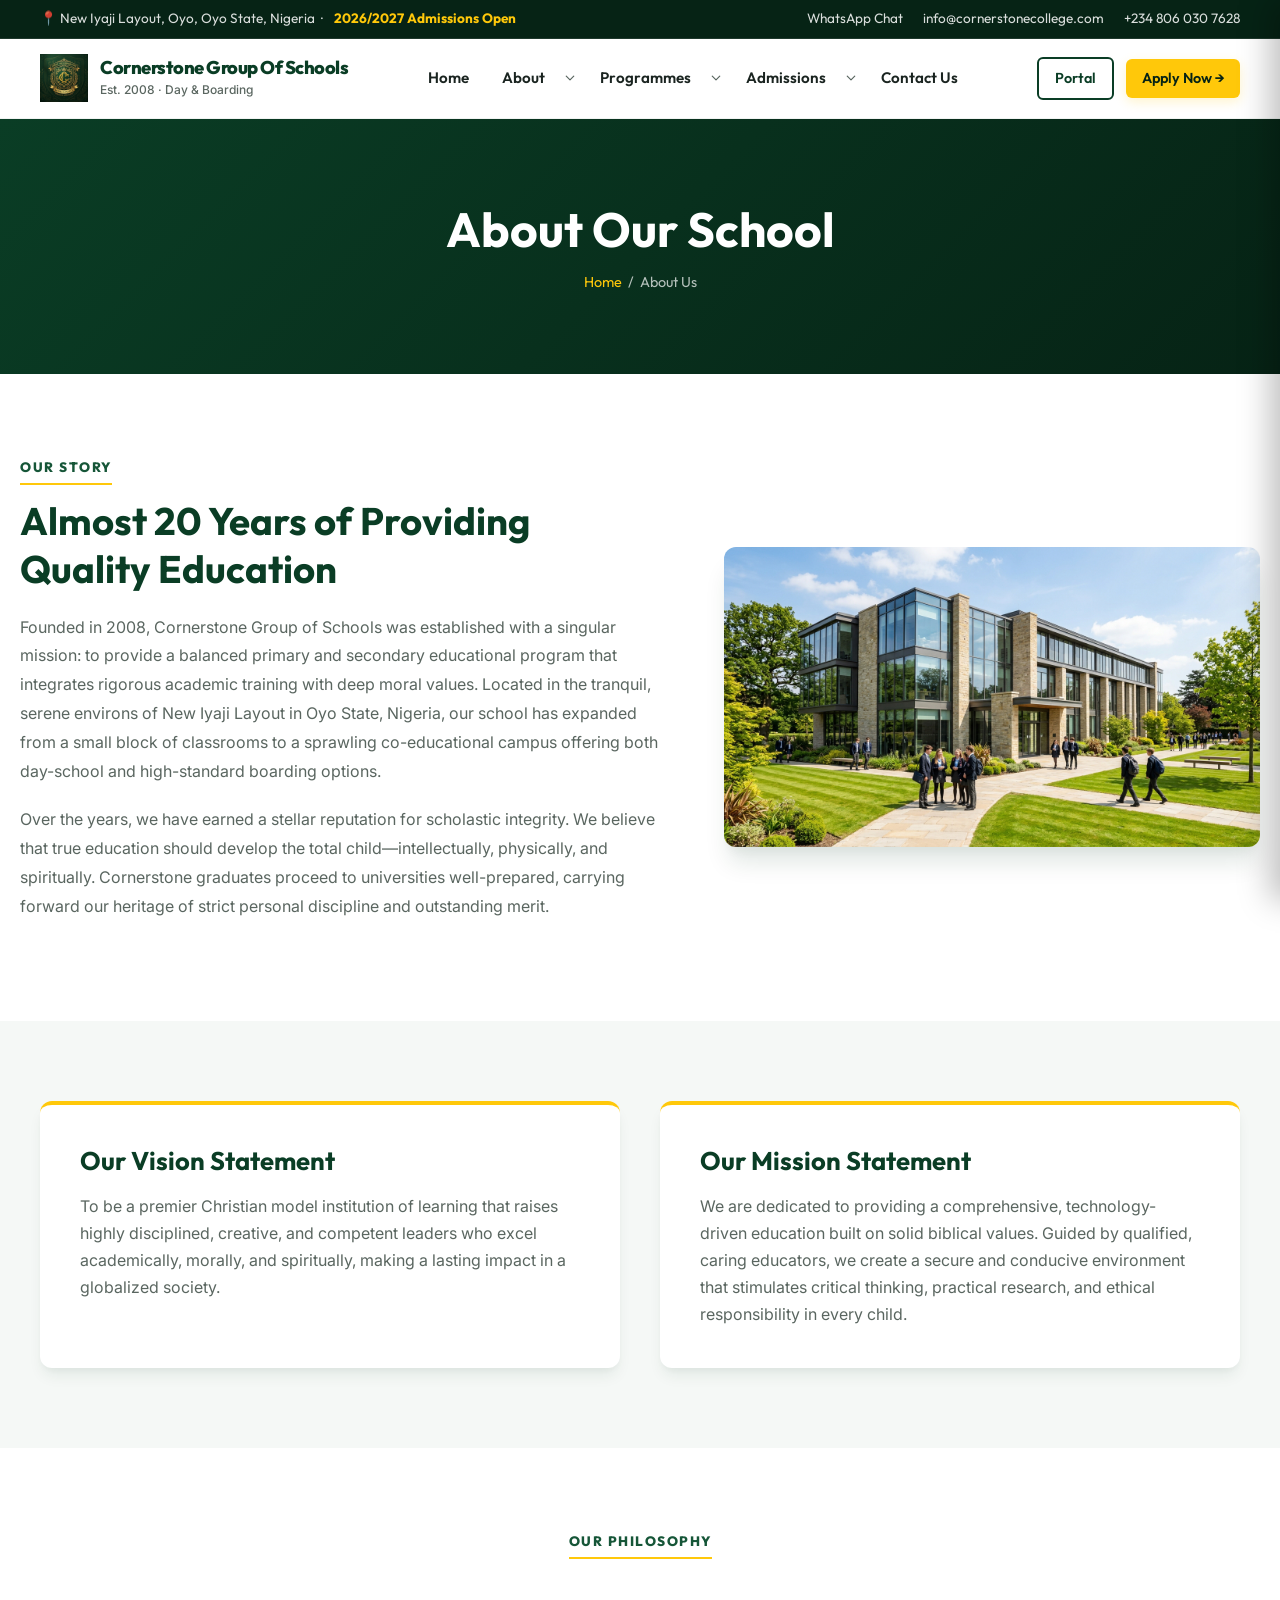
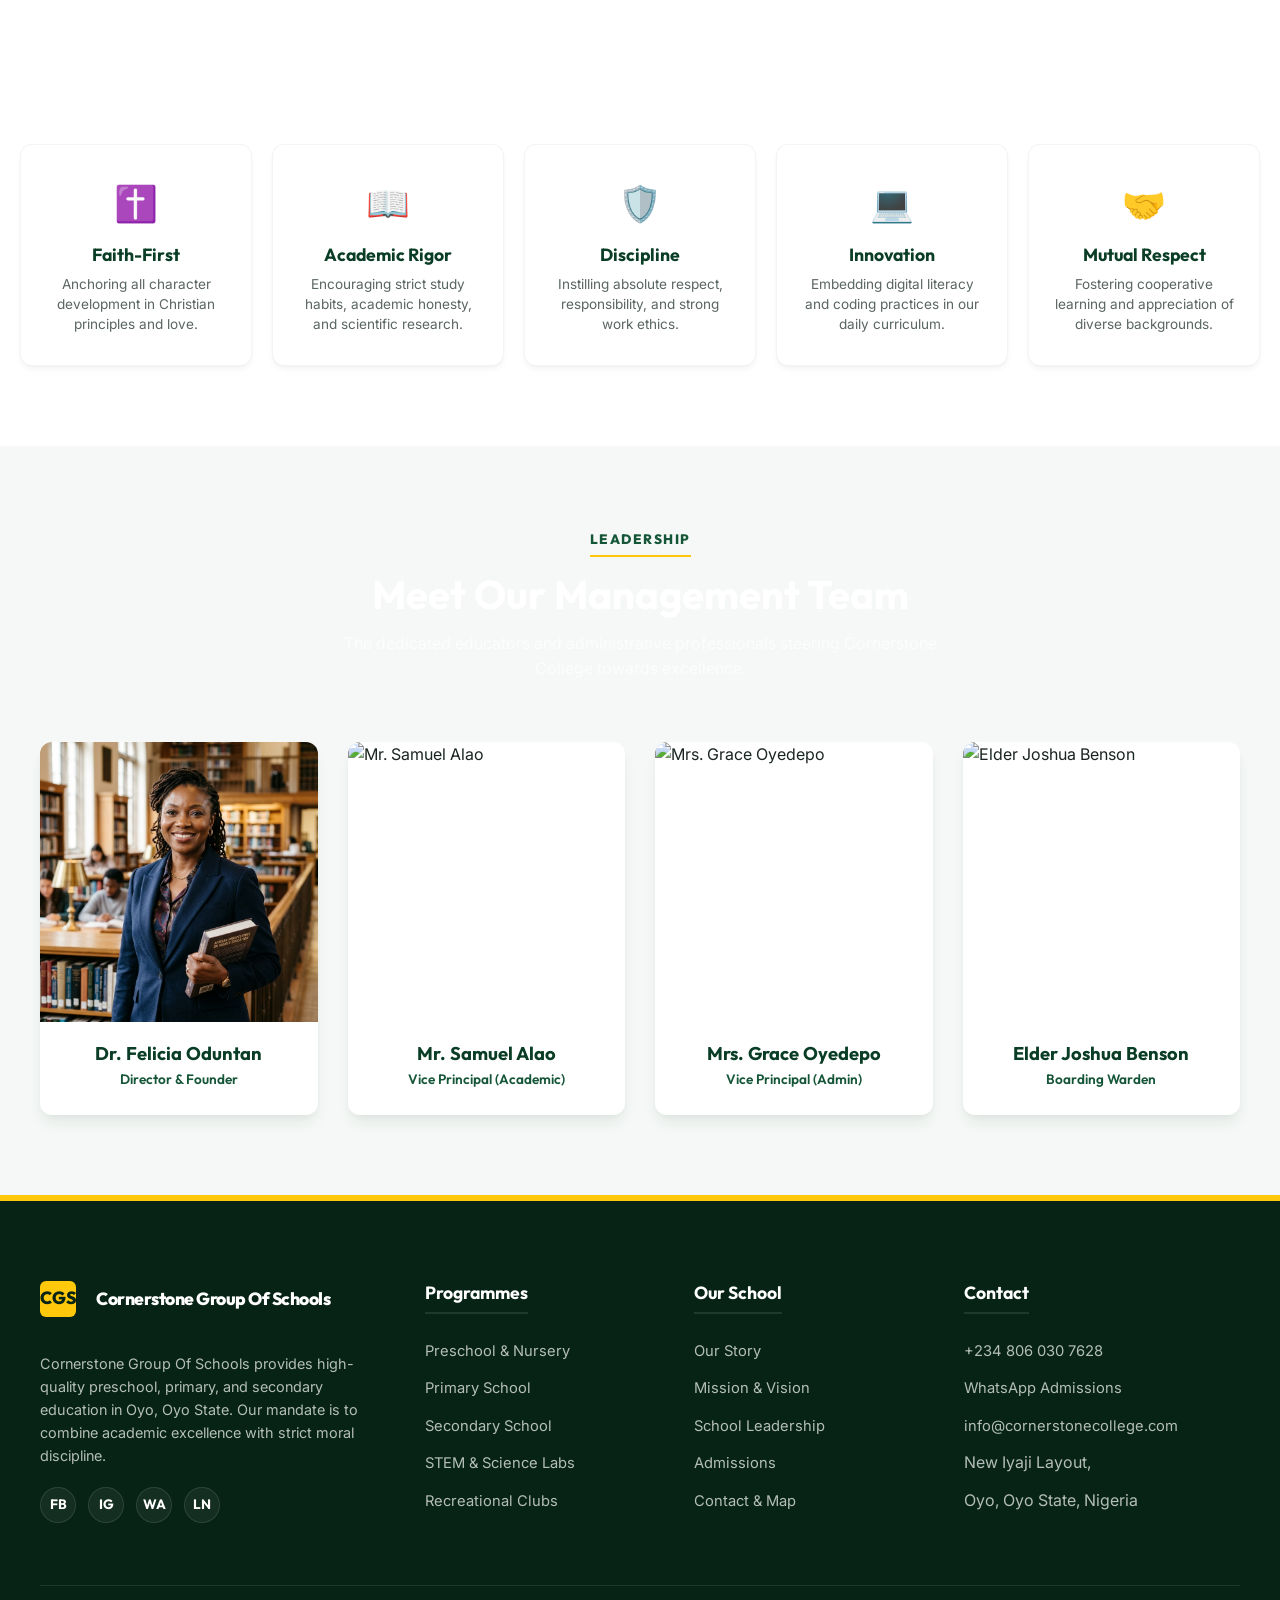
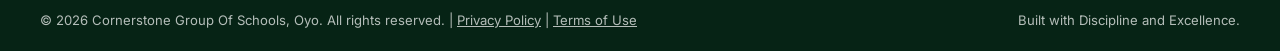
==== about.html @ ef7564c5 "initial commit" ====
<!DOCTYPE html>
<html lang="en">
<head>
  <meta charset="UTF-8" />
  <meta name="viewport" content="width=device-width, initial-scale=1.0" />
  <title>About Us — Cornerstone Group of Schools, Oyo</title>
  <meta name="description" content="Learn about our story, mission, vision, and core values. Meet the leadership team of Christ the Cornerstone Model College in Oyo." />
  <link rel="stylesheet" href="assets/css/style.css" />
  <style>
    /* Custom About page styles */
    .page-header {
      background: linear-gradient(135deg, var(--primary) 0%, var(--primary-dark) 100%);
      color: var(--white);
      padding: 80px 0;
      text-align: center;
      position: relative;
    }
    .page-header h1 {
      color: var(--white);
      font-size: 3rem;
      margin-bottom: 12px;
    }
    .breadcrumbs {
      font-family: var(--font-head);
      font-size: 0.9rem;
      color: rgba(255, 255, 255, 0.7);
    }
    .breadcrumbs a {
      color: var(--secondary);
    }
    .story-grid {
      display: grid;
      grid-template-columns: 1.2fr 1fr;
      gap: 60px;
      padding: 80px 0;
      align-items: center;
    }
    .story-text h2 {
      font-size: 2.4rem;
      margin-bottom: 20px;
    }
    .story-text p {
      color: var(--muted);
      margin-bottom: 20px;
      line-height: 1.8;
    }
    .story-img img {
      border-radius: var(--radius-md);
      box-shadow: var(--shadow-lg);
    }
    .mission-vision {
      background-color: var(--light-bg);
      padding: 80px 0;
    }
    .mv-grid {
      display: grid;
      grid-template-columns: repeat(2, 1fr);
      gap: 40px;
    }
    .mv-card {
      background-color: var(--white);
      padding: 40px;
      border-radius: var(--radius-md);
      box-shadow: var(--shadow-md);
      border-top: 4px solid var(--secondary);
    }
    .mv-card h3 {
      font-size: 1.6rem;
      margin-bottom: 16px;
      color: var(--primary);
    }
    .mv-card p {
      color: var(--muted);
      line-height: 1.7;
    }
    .values-section {
      padding: 80px 0;
      text-align: center;
    }
    .values-grid {
      display: grid;
      grid-template-columns: repeat(5, 1fr);
      gap: 20px;
      margin-top: 40px;
    }
    .value-card {
      background-color: var(--white);
      padding: 30px 20px;
      border-radius: var(--radius-md);
      box-shadow: var(--shadow-sm);
      border: 1px solid rgba(10, 61, 37, 0.05);
      transition: var(--transition-normal);
    }
    .value-card:hover {
      transform: translateY(-5px);
      box-shadow: var(--shadow-md);
      border-color: var(--secondary);
    }
    .value-icon {
      font-size: 2.2rem;
      margin-bottom: 12px;
      display: block;
    }
    .value-card h4 {
      font-size: 1.1rem;
      margin-bottom: 8px;
    }
    .value-card p {
      color: var(--muted);
      font-size: 0.85rem;
      line-height: 1.5;
    }
    .leadership-section {
      padding: 80px 0;
      background-color: var(--light-bg);
    }
    .team-grid {
      display: grid;
      grid-template-columns: repeat(4, 1fr);
      gap: 30px;
      margin-top: 40px;
    }
    .team-card {
      background-color: var(--white);
      border-radius: var(--radius-md);
      overflow: hidden;
      box-shadow: var(--shadow-md);
      transition: var(--transition-normal);
      border-bottom: 4px solid transparent;
    }
    .team-card:hover {
      transform: translateY(-5px);
      box-shadow: var(--shadow-lg);
      border-color: var(--secondary);
    }
    .team-img img {
      width: 100%;
      height: 280px;
      object-fit: cover;
    }
    .team-info {
      padding: 20px;
      text-align: center;
    }
    .team-info h4 {
      font-size: 1.15rem;
      margin-bottom: 4px;
    }
    .team-info p {
      color: var(--primary-light);
      font-family: var(--font-head);
      font-weight: 600;
      font-size: 0.85rem;
    }
    @media (max-width: 1024px) {
      .story-grid { grid-template-columns: 1fr; gap: 40px; }
      .mv-grid { grid-template-columns: 1fr; }
      .values-grid { grid-template-columns: repeat(3, 1fr); }
      .team-grid { grid-template-columns: repeat(2, 1fr); }
    }
    @media (max-width: 640px) {
      .values-grid { grid-template-columns: 1fr; }
      .team-grid { grid-template-columns: 1fr; }
      .page-header h1 { font-size: 2.2rem; }
    }
  </style>
</head>
<body>

  <!-- TOP CONTACT BAR -->
  <div class="top-bar">
    <div class="container top-bar-inner">
      <div class="top-bar-left">
        📍 New Iyaji Layout, Oyo, Oyo State, Nigeria &nbsp;·&nbsp; <strong>2026/2027 Admissions Open</strong>
      </div>
      <div class="top-bar-right">
        <a href="https://wa.me/2348060307628" target="_blank">WhatsApp Chat</a>
        <a href="mailto:info@cornerstonecollege.com">info@cornerstonecollege.com</a>
        <a href="tel:+2348060307628">+234 806 030 7628</a>
      </div>
    </div>
  </div>

  <!-- NAVBAR -->
  <nav id="navbar">
    <div class="container nav-inner">
      <a href="index.html" class="nav-logo" id="navLogo">
        <img src="assets/img/logo.jpg" alt="Christ the Cornerstone Model College crest">
        <span class="brand-text">
          <strong>Cornerstone Group Of Schools</strong>
          <small>Est. 2008 · Day &amp; Boarding</small>
        </span>
      </a>

      <!-- DESKTOP NAV ITEMS -->
      <ul class="nav-links mega-nav" id="desktopNav">
        <li class="mega-item"><a href="index.html">Home</a></li>

        <li class="mega-item has-mega active">
          <span class="mega-trigger-wrap">
            <a href="about.html" class="mega-trigger">About</a>
            <button class="mega-caret" type="button" aria-label="Toggle About menu" aria-expanded="false">
              <svg viewBox="0 0 12 8" aria-hidden="true"><path d="M1 1.5 6 6.5 11 1.5" stroke="currentColor" stroke-width="1.6" fill="none" stroke-linecap="round" stroke-linejoin="round"/></svg>
            </button>
          </span>
          <div class="mega-panel">
            <div class="mega-panel-inner">
              <div class="mega-col">
                <div class="mega-col-title">Our School</div>
                <ul class="mega-links">
                  <li><a href="about.html#story">Our Story</a></li>
                  <li><a href="about.html#mission">Mission &amp; Vision</a></li>
                  <li><a href="about.html#culture">Core Culture</a></li>
                  <li><a href="about.html#leadership">Leadership Team</a></li>
                </ul>
              </div>
              <div class="mega-feature">
                <div class="mega-feature-label">Est. 2008</div>
                <div class="mega-feature-title">Shaping Oyo's Brightest Minds for nearly two decades.</div>
                <div class="mega-feature-body">A co-educational Christian institution providing preschool, primary, and secondary learning on a secure, nurturing campus.</div>
                <a href="about.html" class="mega-feature-link">Learn more →</a>
              </div>
            </div>
          </div>
        </li>

        <li class="mega-item has-mega">
          <span class="mega-trigger-wrap">
            <a href="programmes.html" class="mega-trigger">Programmes</a>
            <button class="mega-caret" type="button" aria-label="Toggle Programmes menu" aria-expanded="false">
              <svg viewBox="0 0 12 8" aria-hidden="true"><path d="M1 1.5 6 6.5 11 1.5" stroke="currentColor" stroke-width="1.6" fill="none" stroke-linecap="round" stroke-linejoin="round"/></svg>
            </button>
          </span>
          <div class="mega-panel mega-panel-3col">
            <div class="mega-panel-inner">
              <div class="mega-col">
                <div class="mega-col-title">Academic Levels</div>
                <ul class="mega-links">
                  <li><a href="programmes.html#preschool">Preschool &amp; Nursery</a></li>
                  <li><a href="programmes.html#primary">Primary School</a></li>
                  <li><a href="programmes.html#secondary">Secondary School</a></li>
                </ul>
              </div>
              <div class="mega-col">
                <div class="mega-col-title">Enrichment</div>
                <ul class="mega-links">
                  <li><a href="programmes.html#ict">STEM &amp; Digital Lab</a></li>
                  <li><a href="programmes.html#clubs">Recreational Clubs</a></li>
                  <li><a href="programmes.html#sports">Sports &amp; Athletics</a></li>
                  <li><a href="programmes.html#arts">Arts &amp; Culture</a></li>
                </ul>
              </div>
              <div class="mega-feature">
                <div class="mega-feature-label">WAEC Results</div>
                <div class="mega-feature-title">Consistent Top Academic Performers in Oyo.</div>
                <div class="mega-feature-body">Dedicated educators combined with our modern learning facilities guarantee strong success rates in national and international examinations.</div>
                <a href="about.html" class="mega-feature-link">Our Achievements →</a>
              </div>
            </div>
          </div>
        </li>

        <li class="mega-item has-mega">
          <span class="mega-trigger-wrap">
            <a href="admissions.html" class="mega-trigger">Admissions</a>
            <button class="mega-caret" type="button" aria-label="Toggle Admissions menu" aria-expanded="false">
              <svg viewBox="0 0 12 8" aria-hidden="true"><path d="M1 1.5 6 6.5 11 1.5" stroke="currentColor" stroke-width="1.6" fill="none" stroke-linecap="round" stroke-linejoin="round"/></svg>
            </button>
          </span>
          <div class="mega-panel">
            <div class="mega-panel-inner">
              <div class="mega-col">
                <div class="mega-col-title">Apply</div>
                <ul class="mega-links">
                  <li><a href="admissions.html#process">Admission Steps</a></li>
                  <li><a href="admissions.html#requirements">Entry Requirements</a></li>
                  <li><a href="admissions.html#fees">Fees &amp; Billing</a></li>
                  <li><a href="admissions.html#faq">Admissions FAQs</a></li>
                </ul>
              </div>
              <div class="mega-feature">
                <div class="mega-feature-label">Enrollment Open</div>
                <div class="mega-feature-title">Limited boarding and day school vacancies available.</div>
                <div class="mega-feature-body">Begin with purchasing our application form online or visiting the administrative block directly.</div>
                <a href="admissions.html" class="mega-feature-link">Apply Now →</a>
              </div>
            </div>
          </div>
        </li>

        <li class="mega-item"><a href="contact.html">Contact Us</a></li>
      </ul>

      <div class="nav-cta-group">
        <a href="admissions.html#portal" class="btn btn-outline btn-sm">Portal</a>
        <a href="admissions.html" class="btn btn-secondary btn-sm">Apply Now →</a>
      </div>

      <button class="hamburger" id="hamburger" aria-label="Open menu" aria-expanded="false" aria-controls="mobileNav">
        <span></span><span></span><span></span>
      </button>
    </div>
  </nav>

  <!-- MOBILE NAV OVERLAY -->
  <div class="mobile-nav" id="mobileNav" aria-hidden="true" role="dialog" aria-label="Navigation menu">
    <div class="mobile-nav-head">
      <a href="index.html" class="nav-logo">
        <img src="assets/img/logo.jpg" alt="Cornerstone logo" style="height:38px;">
        <span class="brand-text">
          <strong style="color:#fff">Cornerstone Group Of Schools</strong>
          <small>Est. 2008 · Day &amp; Boarding</small>
        </span>
      </a>
      <button class="mobile-nav-close" id="mobileClose" aria-label="Close menu">&times;</button>
    </div>

    <a href="index.html" class="mob-link">Home</a>

    <div class="mob-group">
      <button class="mob-parent" aria-expanded="true" onclick="toggleMobSub(this)">
        About <span class="mob-chevron">&#8250;</span>
      </button>
      <ul class="mob-sub open">
        <li><a href="about.html#story">Our Story</a></li>
        <li><a href="about.html#mission">Mission &amp; Vision</a></li>
        <li><a href="about.html#culture">Core Culture</a></li>
        <li><a href="about.html#leadership">Leadership Team</a></li>
      </ul>
    </div>

    <div class="mob-group">
      <button class="mob-parent" aria-expanded="false" onclick="toggleMobSub(this)">
        Programmes <span class="mob-chevron">&#8250;</span>
      </button>
      <ul class="mob-sub">
        <li><a href="programmes.html">All Programmes</a></li>
        <li><a href="programmes.html#preschool">Preschool &amp; Nursery</a></li>
        <li><a href="programmes.html#primary">Primary School</a></li>
        <li><a href="programmes.html#secondary">Secondary School</a></li>
        <li><a href="programmes.html#ict">STEM Lab</a></li>
        <li><a href="programmes.html#clubs">Recreational Clubs</a></li>
        <li><a href="programmes.html#sports">Sports &amp; Athletics</a></li>
        <li><a href="programmes.html#arts">Arts &amp; Culture</a></li>
      </ul>
    </div>

    <div class="mob-group">
      <button class="mob-parent" aria-expanded="false" onclick="toggleMobSub(this)">
        Admissions <span class="mob-chevron">&#8250;</span>
      </button>
      <ul class="mob-sub">
        <li><a href="admissions.html#process">How to Apply</a></li>
        <li><a href="admissions.html#requirements">Entry Requirements</a></li>
        <li><a href="admissions.html#fees">Fees</a></li>
        <li><a href="admissions.html#faq">FAQs</a></li>
      </ul>
    </div>

    <a href="contact.html" class="mob-link">Contact</a>

    <div class="mobile-nav-ctas">
      <a href="admissions.html#portal" class="btn btn-outline">Portal Login</a>
      <a href="admissions.html" class="btn btn-secondary">Apply Now →</a>
    </div>
  </div>

  <!-- MOBILE OVERLAY BACKDROP -->
  <div class="mobile-nav-backdrop" id="mobileBackdrop"></div>

  <!-- PAGE HEADER -->
  <header class="page-header">
    <div class="container">
      <h1>About Our School</h1>
      <div class="breadcrumbs">
        <a href="index.html">Home</a> &nbsp;/&nbsp; About Us
      </div>
    </div>
  </header>

  <!-- STORY SECTION -->
  <section class="container story-grid" id="story">
    <div class="story-text fade-up">
      <div class="section-label">Our Story</div>
      <h2>Almost 20 Years of Providing Quality Education</h2>
      <p>Founded in 2008, Cornerstone Group of Schools was established with a singular mission: to provide a balanced primary and secondary educational program that integrates rigorous academic training with deep moral values. Located in the tranquil, serene environs of New Iyaji Layout in Oyo State, Nigeria, our school has expanded from a small block of classrooms to a sprawling co-educational campus offering both day-school and high-standard boarding options.</p>
      <p>Over the years, we have earned a stellar reputation for scholastic integrity. We believe that true education should develop the total child—intellectually, physically, and spiritually. Cornerstone graduates proceed to universities well-prepared, carrying forward our heritage of strict personal discipline and outstanding merit.</p>
    </div>
    <div class="story-img fade-up stagger-2">
      <img src="assets/img/hero1.jpg" alt="Christ the Cornerstone campus lawn view" />
    </div>
  </section>

  <!-- MISSION & VISION SECTION -->
  <section class="mission-vision" id="mission">
    <div class="container">
      <div class="mv-grid">
        <div class="mv-card fade-up">
          <h3>Our Vision Statement</h3>
          <p>To be a premier Christian model institution of learning that raises highly disciplined, creative, and competent leaders who excel academically, morally, and spiritually, making a lasting impact in a globalized society.</p>
        </div>
        <div class="mv-card fade-up stagger-2">
          <h3>Our Mission Statement</h3>
          <p>We are dedicated to providing a comprehensive, technology-driven education built on solid biblical values. Guided by qualified, caring educators, we create a secure and conducive environment that stimulates critical thinking, practical research, and ethical responsibility in every child.</p>
        </div>
      </div>
    </div>
  </section>

  <!-- CORE VALUES -->
  <section class="container values-section" id="culture">
    <div class="section-heading-center fade-up">
      <div class="section-label">Our Philosophy</div>
      <h2>Our Core Values</h2>
      <p>These primary values guide our administrative decisions, classroom instructions, and general conduct across our school community.</p>
    </div>

    <div class="values-grid">
      <div class="value-card fade-up stagger-1">
        <span class="value-icon">✝️</span>
        <h4>Faith-First</h4>
        <p>Anchoring all character development in Christian principles and love.</p>
      </div>
      <div class="value-card fade-up stagger-2">
        <span class="value-icon">📖</span>
        <h4>Academic Rigor</h4>
        <p>Encouraging strict study habits, academic honesty, and scientific research.</p>
      </div>
      <div class="value-card fade-up stagger-3">
        <span class="value-icon">🛡️</span>
        <h4>Discipline</h4>
        <p>Instilling absolute respect, responsibility, and strong work ethics.</p>
      </div>
      <div class="value-card fade-up stagger-4">
        <span class="value-icon">💻</span>
        <h4>Innovation</h4>
        <p>Embedding digital literacy and coding practices in our daily curriculum.</p>
      </div>
      <div class="value-card fade-up stagger-5">
        <span class="value-icon">🤝</span>
        <h4>Mutual Respect</h4>
        <p>Fostering cooperative learning and appreciation of diverse backgrounds.</p>
      </div>
    </div>
  </section>

  <!-- LEADERSHIP SECTION -->
  <section class="leadership-section" id="leadership">
    <div class="container">
      <div class="section-heading-center fade-up">
        <div class="section-label">Leadership</div>
        <h2>Meet Our Management Team</h2>
        <p>The dedicated educators and administrative professionals steering Cornerstone College towards excellence.</p>
      </div>

      <div class="team-grid">
        <div class="team-card fade-up stagger-1">
          <div class="team-img">
            <img src="assets/img/director.jpg" alt="Dr. Felicia Oduntan" />
          </div>
          <div class="team-info">
            <h4>Dr. Felicia Oduntan</h4>
            <p>Director &amp; Founder</p>
          </div>
        </div>

        <div class="team-card fade-up stagger-2">
          <div class="team-img">
            <img src="https://images.unsplash.com/photo-1573496359142-b8d87734a5a2?w=400&h=400&fit=crop" alt="Mr. Samuel Alao" />
          </div>
          <div class="team-info">
            <h4>Mr. Samuel Alao</h4>
            <p>Vice Principal (Academic)</p>
          </div>
        </div>

        <div class="team-card fade-up stagger-3">
          <div class="team-img">
            <img src="https://images.unsplash.com/photo-1580894732444-8fecef2271ff?w=400&h=400&fit=crop" alt="Mrs. Grace Oyedepo" />
          </div>
          <div class="team-info">
            <h4>Mrs. Grace Oyedepo</h4>
            <p>Vice Principal (Admin)</p>
          </div>
        </div>

        <div class="team-card fade-up stagger-4">
          <div class="team-img">
            <img src="https://images.unsplash.com/photo-1472099645785-5658abf4ff4e?w=400&h=400&fit=crop" alt="Elder Joshua Benson" />
          </div>
          <div class="team-info">
            <h4>Elder Joshua Benson</h4>
            <p>Boarding Warden</p>
          </div>
        </div>
      </div>
    </div>
  </section>

  <!-- FOOTER -->
  <footer id="contactSection">
    <div class="container">
      <div class="footer-grid">
        <div>
          <a href="index.html" class="nav-logo" style="margin-bottom: 20px; display: inline-flex;">
            <div class="footer-logo-mark">CGS</div>
            <span class="brand-text">
              <strong style="color:white; font-size:1.1rem; padding-left: 8px;">Cornerstone Group Of Schools</strong>
            </span>
          </a>
          <p class="footer-brand-text">Cornerstone Group Of Schools provides high-quality preschool, primary, and secondary education in Oyo, Oyo State. Our mandate is to combine academic excellence with strict moral discipline.</p>
          <div class="social-links">
            <a href="#" class="social-link" aria-label="Facebook">FB</a>
            <a href="#" class="social-link" aria-label="Instagram">IG</a>
            <a href="#" class="social-link" aria-label="WhatsApp">WA</a>
            <a href="#" class="social-link" aria-label="LinkedIn">LN</a>
          </div>
        </div>

        <div class="footer-col">
          <h5>Programmes</h5>
          <ul>
            <li><a href="programmes.html#preschool">Preschool &amp; Nursery</a></li>
            <li><a href="programmes.html#primary">Primary School</a></li>
            <li><a href="programmes.html#secondary">Secondary School</a></li>
            <li><a href="programmes.html#ict">STEM &amp; Science Labs</a></li>
            <li><a href="programmes.html#clubs">Recreational Clubs</a></li>
          </ul>
        </div>

        <div class="footer-col">
          <h5>Our School</h5>
          <ul>
            <li><a href="about.html#story">Our Story</a></li>
            <li><a href="about.html#mission">Mission &amp; Vision</a></li>
            <li><a href="about.html#leadership">School Leadership</a></li>
            <li><a href="admissions.html">Admissions</a></li>
            <li><a href="contact.html">Contact &amp; Map</a></li>
          </ul>
        </div>

        <div class="footer-col">
          <h5>Contact</h5>
          <ul>
            <li><a href="tel:+2348060307628">+234 806 030 7628</a></li>
            <li><a href="https://wa.me/2348060307628">WhatsApp Admissions</a></li>
            <li><a href="mailto:info@cornerstonecollege.com">info@cornerstonecollege.com</a></li>
            <li>New Iyaji Layout,</li>
            <li>Oyo, Oyo State, Nigeria</li>
          </ul>
        </div>
      </div>

      <div class="footer-bottom">
        <p>&copy; 2026 Cornerstone Group Of Schools, Oyo. All rights reserved. | <a href="#">Privacy Policy</a> | <a href="#">Terms of Use</a></p>
        <p>Built with Discipline and Excellence.</p>
      </div>
    </div>
  </footer>

  <script src="assets/js/main.js"></script>
</body>
</html>
---- assets/css/style.css ----
@import url('https://fonts.googleapis.com/css2?family=Inter:wght@300;400;500;600&family=Outfit:wght@400;500;600;700;800&display=swap');

/* ==========================================================================
   DESIGN VARIABLES
   ========================================================================== */
:root {
  /* Color Palette */
  --primary: #0a3d25;          /* Rich Deep Forest Green */
  --primary-rgb: 10, 61, 37;
  --primary-light: #165638;    /* Lighter Green for hovers */
  --primary-dark: #062315;     /* Darker Shadow Green */
  
  --secondary: #ffc80a;        /* Vibrant Warm Yellow Gold */
  --secondary-rgb: 255, 200, 10;
  --secondary-light: #ffd740;  /* Softer highlight yellow */
  
  --ink: #1a2420;              /* Soft Charcoal Green */
  --muted: #5a6660;            /* Muted green-gray for secondary text */
  --light-bg: #f5f8f6;         /* Soft fresh light-greenish white */
  --card-bg: #ffffff;
  --white: #ffffff;
  
  /* Fonts */
  --font-head: 'Outfit', sans-serif;
  --font-body: 'Inter', sans-serif;

  /* Spacing & Layout */
  --container-width: 1240px;
  --header-height: 80px;
  --radius-sm: 6px;
  --radius-md: 12px;
  --radius-lg: 24px;
  --shadow-sm: 0 4px 6px -1px rgba(10, 61, 37, 0.05), 0 2px 4px -1px rgba(10, 61, 37, 0.02);
  --shadow-md: 0 10px 15px -3px rgba(10, 61, 37, 0.08), 0 4px 6px -2px rgba(10, 61, 37, 0.04);
  --shadow-lg: 0 20px 25px -5px rgba(10, 61, 37, 0.12), 0 10px 10px -5px rgba(10, 61, 37, 0.04);
  
  /* Transitions */
  --transition-fast: 0.2s cubic-bezier(0.4, 0, 0.2, 1);
  --transition-normal: 0.35s cubic-bezier(0.4, 0, 0.2, 1);
  --transition-slow: 0.6s cubic-bezier(0.4, 0, 0.2, 1);
}

/* ==========================================================================
   RESETS & GLOBAL STYLES
   ========================================================================== */
*, *::before, *::after {
  box-sizing: border-box;
  margin: 0;
  padding: 0;
}

html {
  scroll-behavior: smooth;
  font-size: 16px;
}

body {
  font-family: var(--font-body);
  color: var(--ink);
  background-color: var(--white);
  line-height: 1.6;
  -webkit-font-smoothing: antialiased;
  overflow-x: hidden;
}

h1, h2, h3, h4, h5, h6 {
  font-family: var(--font-head);
  font-weight: 700;
  line-height: 1.25;
  color: var(--primary);
}

a {
  color: inherit;
  text-decoration: none;
  transition: var(--transition-fast);
}

ul, ol {
  list-style: none;
}

img {
  max-width: 100%;
  height: auto;
  display: block;
}

iframe {
  border: none;
}

button, input, textarea, select {
  font-family: inherit;
  font-size: inherit;
  border: none;
  background: none;
  outline: none;
}

.container {
  width: 100%;
  max-width: var(--container-width);
  margin-left: auto;
  margin-right: auto;
  padding-left: 20px;
  padding-right: 20px;
}

/* ==========================================================================
   BUTTONS
   ========================================================================== */
.btn {
  display: inline-flex;
  align-items: center;
  justify-content: center;
  padding: 12px 28px;
  font-family: var(--font-head);
  font-weight: 600;
  border-radius: var(--radius-md);
  transition: var(--transition-normal);
  cursor: pointer;
  gap: 8px;
}

.btn-primary {
  background-color: var(--primary);
  color: var(--white);
  box-shadow: 0 4px 12px rgba(10, 61, 37, 0.15);
}

.btn-primary:hover {
  background-color: var(--primary-light);
  transform: translateY(-2px);
  box-shadow: 0 6px 18px rgba(10, 61, 37, 0.25);
}

.btn-secondary {
  background-color: var(--secondary);
  color: var(--primary-dark);
  box-shadow: 0 4px 12px rgba(255, 200, 10, 0.2);
}

.btn-secondary:hover {
  background-color: var(--secondary-light);
  transform: translateY(-2px);
  box-shadow: 0 6px 18px rgba(255, 200, 10, 0.35);
}

.btn-outline {
  border: 2px solid var(--primary);
  color: var(--primary);
}

.btn-outline:hover {
  background-color: var(--primary);
  color: var(--white);
}

.btn-outline-white {
  border: 2px solid rgba(255, 255, 255, 0.6);
  color: var(--white);
}

.btn-outline-white:hover {
  border-color: var(--secondary);
  color: var(--secondary);
  background-color: rgba(255, 255, 255, 0.05);
}

.btn-sm {
  padding: 8px 16px;
  font-size: 0.9rem;
  border-radius: var(--radius-sm);
}

.btn-lg {
  padding: 16px 36px;
  font-size: 1.1rem;
}

/* ==========================================================================
   TOP CONTACT BAR
   ========================================================================== */
.top-bar {
  background-color: var(--primary-dark);
  color: rgba(255, 255, 255, 0.85);
  font-size: 0.85rem;
  padding: 8px 0;
  border-bottom: 1px solid rgba(255, 255, 255, 0.1);
  font-family: var(--font-head);
}

.top-bar-inner {
  display: flex;
  justify-content: space-between;
  align-items: center;
  flex-wrap: wrap;
  gap: 10px;
}

.top-bar-left {
  display: flex;
  align-items: center;
  gap: 8px;
}

.top-bar-left strong {
  color: var(--secondary);
}

.top-bar-right {
  display: flex;
  align-items: center;
  gap: 20px;
}

.top-bar-right a:hover {
  color: var(--secondary);
}

/* ==========================================================================
   NAVBAR & MEGA MENU
   ========================================================================== */
#navbar {
  position: sticky;
  top: 0;
  z-index: 100;
  background-color: rgba(255, 255, 255, 0.95);
  backdrop-filter: blur(8px);
  -webkit-backdrop-filter: blur(8px);
  border-bottom: 1px solid rgba(10, 61, 37, 0.06);
  height: var(--header-height);
  display: flex;
  align-items: center;
  transition: var(--transition-normal);
}

#navbar.scrolled {
  box-shadow: var(--shadow-md);
  background-color: rgba(255, 255, 255, 0.98);
}

.nav-inner {
  display: flex;
  justify-content: space-between;
  align-items: center;
  width: 100%;
}

.nav-logo {
  display: flex;
  align-items: center;
  gap: 12px;
}

.nav-logo img {
  height: 48px;
  width: auto;
}

.brand-text {
  display: flex;
  flex-direction: column;
}

.brand-text strong {
  font-family: var(--font-head);
  font-size: 1.15rem;
  font-weight: 800;
  color: var(--primary);
  letter-spacing: -0.5px;
  line-height: 1.1;
}

.brand-text small {
  font-size: 0.75rem;
  color: var(--muted);
  font-weight: 500;
  margin-top: 2px;
}

/* Navigation Links Grid */
.nav-links {
  display: flex;
  align-items: center;
  gap: 5px;
  height: 100%;
}

.mega-item {
  position: relative;
  height: 100%;
}

.mega-item > a, 
.mega-trigger {
  display: flex;
  align-items: center;
  padding: 10px 14px;
  font-family: var(--font-head);
  font-weight: 600;
  font-size: 0.95rem;
  color: var(--ink);
  border-radius: var(--radius-sm);
  cursor: pointer;
}

.mega-item:hover > a,
.mega-item.active > a,
.mega-trigger:hover {
  color: var(--primary);
  background-color: rgba(10, 61, 37, 0.04);
}

.mega-trigger-wrap {
  display: flex;
  align-items: center;
}

.mega-caret {
  background: none;
  border: none;
  cursor: pointer;
  padding: 10px 6px;
  color: var(--muted);
  display: flex;
  align-items: center;
  justify-content: center;
  transition: var(--transition-fast);
}

.mega-caret svg {
  width: 10px;
  height: 6px;
  transition: transform var(--transition-fast);
}

.mega-item.open .mega-caret svg {
  transform: rotate(180deg);
}

/* Mega Panel Dropdowns */
.mega-panel {
  position: absolute;
  top: 100%;
  left: 50%;
  transform: translateX(-50%) translateY(10px);
  width: 600px;
  background-color: var(--white);
  border-radius: var(--radius-md);
  box-shadow: var(--shadow-lg);
  border: 1px solid rgba(10, 61, 37, 0.08);
  opacity: 0;
  visibility: hidden;
  transition: opacity var(--transition-normal), transform var(--transition-normal), visibility var(--transition-normal);
  padding: 24px;
  z-index: 101;
}

.mega-panel-3col {
  width: 780px;
}

.mega-item.open .mega-panel {
  opacity: 1;
  visibility: visible;
  transform: translateX(-50%) translateY(0);
}

.mega-panel-inner {
  display: grid;
  grid-template-columns: 1fr 1fr;
  gap: 24px;
}

.mega-panel-3col .mega-panel-inner {
  grid-template-columns: 1fr 1.2fr 1.5fr;
}

.mega-col-title {
  font-family: var(--font-head);
  font-size: 0.85rem;
  font-weight: 700;
  text-transform: uppercase;
  color: var(--primary);
  letter-spacing: 1px;
  margin-bottom: 12px;
  border-bottom: 1px solid rgba(10, 61, 37, 0.06);
  padding-bottom: 6px;
}

.mega-links li {
  margin-bottom: 8px;
}

.mega-links a {
  font-size: 0.92rem;
  color: var(--muted);
  display: block;
  padding: 4px 0;
}

.mega-links a:hover {
  color: var(--primary);
  transform: translateX(3px);
}

/* Featured Block in Dropdown */
.mega-feature {
  background-color: var(--light-bg);
  padding: 20px;
  border-radius: var(--radius-md);
  border-left: 4px solid var(--secondary);
  display: flex;
  flex-direction: column;
  justify-content: center;
}

.mega-feature-label {
  font-family: var(--font-head);
  font-size: 0.75rem;
  font-weight: 700;
  color: var(--primary-light);
  text-transform: uppercase;
  letter-spacing: 0.5px;
  margin-bottom: 6px;
}

.mega-feature-title {
  font-family: var(--font-head);
  font-weight: 700;
  font-size: 1rem;
  color: var(--primary-dark);
  margin-bottom: 8px;
  line-height: 1.3;
}

.mega-feature-body {
  font-size: 0.85rem;
  color: var(--muted);
  margin-bottom: 12px;
}

.mega-feature-link {
  font-family: var(--font-head);
  font-weight: 600;
  font-size: 0.88rem;
  color: var(--primary);
}

.mega-feature-link:hover {
  color: var(--primary-light);
  text-decoration: underline;
}

.nav-cta-group {
  display: flex;
  align-items: center;
  gap: 12px;
}

/* Hamburger Trigger */
.hamburger {
  display: none;
  flex-direction: column;
  gap: 6px;
  cursor: pointer;
  z-index: 110;
}

.hamburger span {
  width: 28px;
  height: 3px;
  background-color: var(--primary);
  border-radius: 2px;
  transition: var(--transition-normal);
}

.hamburger.open span:nth-child(1) {
  transform: rotate(45deg) translate(6px, 6px);
}

.hamburger.open span:nth-child(2) {
  opacity: 0;
}

.hamburger.open span:nth-child(3) {
  transform: rotate(-45deg) translate(6px, -7px);
}

/* ==========================================================================
   MOBILE NAVIGATION
   ========================================================================== */
.mobile-nav {
  position: fixed;
  top: 0;
  right: -320px;
  width: 320px;
  height: 100vh;
  background-color: var(--primary-dark);
  color: var(--white);
  z-index: 105;
  padding: 30px 24px;
  display: flex;
  flex-direction: column;
  gap: 16px;
  overflow-y: auto;
  box-shadow: -10px 0 30px rgba(0,0,0,0.25);
  transition: right var(--transition-slow);
}

.mobile-nav.open {
  right: 0;
}

.mobile-nav-head {
  display: flex;
  justify-content: space-between;
  align-items: center;
  border-bottom: 1px solid rgba(255,255,255,0.1);
  padding-bottom: 16px;
  margin-bottom: 10px;
}

.mobile-nav-close {
  font-size: 2rem;
  color: var(--secondary);
  cursor: pointer;
}

.mob-link {
  font-family: var(--font-head);
  font-weight: 600;
  font-size: 1.1rem;
  padding: 8px 0;
  border-bottom: 1px solid rgba(255,255,255,0.05);
}

.mob-link.active, .mob-link:hover {
  color: var(--secondary);
}

.mob-group {
  border-bottom: 1px solid rgba(255,255,255,0.05);
}

.mob-parent {
  width: 100%;
  display: flex;
  justify-content: space-between;
  align-items: center;
  font-family: var(--font-head);
  font-weight: 600;
  font-size: 1.1rem;
  padding: 12px 0;
  color: var(--white);
  cursor: pointer;
}

.mob-chevron {
  transition: transform var(--transition-fast);
}

.mob-parent[aria-expanded="true"] .mob-chevron {
  transform: rotate(90deg);
}

.mob-sub {
  display: none;
  padding-left: 16px;
  margin-bottom: 12px;
}

.mob-sub.open {
  display: block;
}

.mob-sub li a {
  display: block;
  padding: 6px 0;
  font-size: 0.95rem;
  color: rgba(255, 255, 255, 0.7);
}

.mob-sub li a:hover {
  color: var(--secondary);
}

.mobile-nav-ctas {
  display: flex;
  flex-direction: column;
  gap: 12px;
  margin-top: auto;
  padding-top: 20px;
}

.mobile-nav-backdrop {
  position: fixed;
  top: 0;
  left: 0;
  width: 100vw;
  height: 100vh;
  background-color: rgba(0,0,0,0.5);
  z-index: 104;
  opacity: 0;
  visibility: hidden;
  transition: var(--transition-normal);
}

.mobile-nav-backdrop.open {
  opacity: 1;
  visibility: visible;
}

/* ==========================================================================
   HERO BANNER SLIDER
   ========================================================================== */
.lsh-hero {
  position: relative;
  height: calc(100vh - var(--header-height));
  min-height: 560px;
  overflow: hidden;
  background-color: var(--primary-dark);
}

.lsh-slider {
  position: absolute;
  top: 0;
  left: 0;
  width: 100%;
  height: 100%;
}

.lsh-slide {
  position: absolute;
  top: 0;
  left: 0;
  width: 100%;
  height: 100%;
  background-size: cover;
  background-position: center;
  opacity: 0;
  z-index: 1;
  transition: opacity 1s ease-in-out;
}

.lsh-slide.active {
  opacity: 1;
  z-index: 2;
}

.lsh-overlay {
  position: absolute;
  top: 0;
  left: 0;
  width: 100%;
  height: 100%;
  background: linear-gradient(135deg, rgba(10, 61, 37, 0.9) 20%, rgba(10, 61, 37, 0.4) 60%, rgba(6, 35, 21, 0.85) 100%);
  z-index: 3;
}

/* Media/Video support in Slide */
.lsh-slide video {
  position: absolute;
  top: 50%;
  left: 50%;
  min-width: 100%;
  min-height: 100%;
  width: auto;
  height: auto;
  transform: translate(-50%, -50%);
  object-fit: cover;
}

.lsh-mute-btn {
  position: absolute;
  bottom: 30px;
  right: 30px;
  z-index: 10;
  background: rgba(255, 255, 255, 0.1);
  color: var(--white);
  width: 44px;
  height: 44px;
  border-radius: 50%;
  display: flex;
  align-items: center;
  justify-content: center;
  border: 1px solid rgba(255, 255, 255, 0.3);
  font-size: 1.1rem;
  cursor: pointer;
  transition: var(--transition-fast);
}

.lsh-mute-btn:hover {
  background: rgba(255, 255, 255, 0.25);
  transform: scale(1.08);
}

.lsh-content {
  position: relative;
  z-index: 4;
  height: 100%;
  display: flex;
  align-items: center;
  max-width: var(--container-width);
  margin-left: auto;
  margin-right: auto;
  padding: 0 20px;
}

.lsh-panel {
  max-width: 650px;
  color: var(--white);
}

.lsh-tag {
  display: inline-flex;
  align-items: center;
  gap: 8px;
  background-color: rgba(255, 255, 255, 0.12);
  padding: 6px 14px;
  border-radius: 50px;
  font-family: var(--font-head);
  font-weight: 600;
  font-size: 0.85rem;
  border: 1px solid rgba(255, 255, 255, 0.15);
  margin-bottom: 24px;
  color: var(--secondary);
}

.lsh-tag-dot {
  width: 6px;
  height: 6px;
  background-color: var(--secondary);
  border-radius: 50%;
}

.lsh-hero h1 {
  font-size: 3.8rem;
  font-weight: 800;
  color: var(--white);
  line-height: 1.1;
  margin-bottom: 20px;
  letter-spacing: -1.5px;
}

.lsh-hero h1 em {
  font-style: normal;
  color: var(--secondary);
  position: relative;
}

.lsh-desc {
  font-size: 1.15rem;
  line-height: 1.7;
  color: rgba(255, 255, 255, 0.85);
  margin-bottom: 32px;
}

.lsh-ctas {
  display: flex;
  gap: 16px;
  flex-wrap: wrap;
}

/* Slide Progress Indicators */
.lsh-progress-track {
  position: absolute;
  bottom: 40px;
  left: 50%;
  transform: translateX(-50%);
  z-index: 5;
  display: flex;
  gap: 16px;
}

.lsh-prog-item {
  display: flex;
  flex-direction: column;
  gap: 8px;
  cursor: pointer;
  width: 80px;
}

.lsh-prog-bar {
  height: 3px;
  background-color: rgba(255, 255, 255, 0.25);
  position: relative;
  border-radius: 2px;
  overflow: hidden;
}

.lsh-prog-fill {
  position: absolute;
  top: 0;
  left: 0;
  height: 100%;
  width: 0%;
  background-color: var(--secondary);
  transition: width 0.1s linear;
}

.lsh-prog-num {
  font-family: var(--font-head);
  font-weight: 700;
  font-size: 0.8rem;
  color: rgba(255, 255, 255, 0.5);
  text-align: center;
}

.lsh-prog-item.active .lsh-prog-num {
  color: var(--secondary);
}

.lsh-counter {
  position: absolute;
  left: 40px;
  bottom: 40px;
  z-index: 5;
  color: rgba(255,255,255,0.5);
  font-family: var(--font-head);
  font-size: 1.1rem;
}

.lsh-counter strong {
  color: var(--white);
  font-size: 1.8rem;
}

.lsh-arrows {
  position: absolute;
  right: 40px;
  bottom: 40px;
  z-index: 5;
  display: flex;
  gap: 12px;
}

.lsh-arrow {
  background-color: rgba(255,255,255,0.08);
  border: 1px solid rgba(255,255,255,0.15);
  color: var(--white);
  width: 44px;
  height: 44px;
  border-radius: 50%;
  display: flex;
  align-items: center;
  justify-content: center;
  cursor: pointer;
  transition: var(--transition-fast);
}

.lsh-arrow:hover {
  background-color: var(--secondary);
  color: var(--primary-dark);
  border-color: var(--secondary);
}

/* ==========================================================================
   METRICS STRIP
   ========================================================================== */
.metrics-strip {
  background-color: var(--primary);
  color: var(--white);
  padding: 40px 0;
  position: relative;
  z-index: 10;
  margin-top: -20px;
  border-radius: var(--radius-md) var(--radius-md) 0 0;
  box-shadow: 0 -15px 30px rgba(10, 61, 37, 0.15);
  border-bottom: 4px solid var(--secondary);
}

.metrics-grid {
  display: grid;
  grid-template-columns: repeat(4, 1fr);
  gap: 20px;
  text-align: center;
}

.metric-item {
  display: flex;
  flex-direction: column;
  align-items: center;
}

.metric-num {
  font-family: var(--font-head);
  font-size: 2.8rem;
  font-weight: 800;
  color: var(--secondary);
  line-height: 1;
  margin-bottom: 6px;
}

.metric-label {
  font-family: var(--font-head);
  font-weight: 600;
  font-size: 0.95rem;
  color: rgba(255, 255, 255, 0.8);
}

/* ==========================================================================
   DIRECTOR'S WELCOME & ABOUT PAGES
   ========================================================================== */
.director-welcome {
  padding: 80px 0;
  background-color: var(--light-bg);
}

.director-img-container {
  position: relative;
}

.director-img-container::before {
  content: '';
  position: absolute;
  top: 15px;
  left: 15px;
  width: 100%;
  height: 100%;
  border: 4px solid var(--secondary);
  border-radius: var(--radius-md);
  z-index: 1;
}

.director-img-container img {
  position: relative;
  z-index: 2;
  border-radius: var(--radius-md);
  box-shadow: var(--shadow-lg);
  object-fit: cover;
  width: 100%;
}

.director-badge {
  position: absolute;
  bottom: -15px;
  right: -15px;
  background-color: var(--primary);
  color: var(--white);
  padding: 16px 24px;
  border-radius: var(--radius-md);
  box-shadow: var(--shadow-md);
  z-index: 3;
}

.director-badge h5 {
  color: var(--white);
  font-size: 1.1rem;
  margin-bottom: 2px;
}

.director-badge small {
  color: var(--secondary);
  font-family: var(--font-head);
  font-weight: 600;
}

.section-label {
  font-family: var(--font-head);
  font-size: 0.85rem;
  font-weight: 800;
  text-transform: uppercase;
  color: var(--primary-light);
  letter-spacing: 1.5px;
  margin-bottom: 12px;
  display: inline-block;
  border-bottom: 2px solid var(--secondary);
  padding-bottom: 4px;
}

.director-text h2 {
  font-size: 2.5rem;
  margin-bottom: 20px;
  color: var(--primary-dark);
}

.director-text p {
  color: var(--muted);
  margin-bottom: 24px;
  font-size: 1.05rem;
  line-height: 1.8;
}

.director-text blockquote {
  border-left: 4px solid var(--secondary);
  padding-left: 20px;
  font-style: italic;
  margin-bottom: 30px;
  color: var(--primary);
  font-weight: 500;
  font-size: 1.1rem;
}

/* ==========================================================================
   VIDEO TESTIMONIALS
   ========================================================================== */
.video-testimonials {
  padding: 80px 0;
  background-color: var(--primary-dark);
  color: var(--white);
}

.section-heading-center {
  text-align: center;
  max-width: 600px;
  margin-left: auto;
  margin-right: auto;
  margin-bottom: 60px;
}

.section-heading-center h2 {
  color: var(--white);
  font-size: 2.5rem;
}

.section-heading-center p {
  color: rgba(255, 255, 255, 0.7);
  margin-top: 12px;
}

.video-grid {
  display: grid;
  grid-template-columns: repeat(2, 1fr);
  gap: 40px;
}

.video-test-card {
  background-color: rgba(255,255,255,0.03);
  border-radius: var(--radius-md);
  overflow: hidden;
  border: 1px solid rgba(255,255,255,0.08);
  box-shadow: var(--shadow-lg);
  transition: var(--transition-normal);
}

.video-test-card:hover {
  transform: translateY(-5px);
  border-color: var(--secondary);
}

.video-iframe-wrapper {
  position: relative;
  width: 100%;
  padding-top: 56.25%; /* 16:9 Aspect Ratio */
  background-color: #000;
}

.video-iframe-wrapper iframe {
  position: absolute;
  top: 0;
  left: 0;
  width: 100%;
  height: 100%;
}

.video-info {
  padding: 24px;
}

.video-info h4 {
  color: var(--white);
  margin-bottom: 4px;
  font-size: 1.25rem;
}

.video-info .tag {
  color: var(--secondary);
  font-size: 0.88rem;
  font-weight: 600;
  margin-bottom: 12px;
  display: block;
}

.video-info p {
  color: rgba(255,255,255,0.7);
  font-size: 0.95rem;
}

/* ==========================================================================
   PILLARS OF EXCELLENCE
   ========================================================================== */
.pillars {
  padding: 80px 0;
}

.pillars-grid {
  display: grid;
  grid-template-columns: repeat(2, 1fr);
  gap: 60px;
  align-items: center;
}

.pillars-icon-list {
  display: grid;
  grid-template-columns: repeat(2, 1fr);
  gap: 30px;
}

.pillar-icon-item {
  display: flex;
  gap: 16px;
  align-items: flex-start;
}

.pillar-icon-box {
  background-color: rgba(10, 61, 37, 0.05);
  color: var(--primary);
  font-size: 1.8rem;
  padding: 12px;
  border-radius: 50%;
  min-width: 60px;
  height: 60px;
  display: flex;
  align-items: center;
  justify-content: center;
  transition: var(--transition-normal);
}

.pillar-icon-item:hover .pillar-icon-box {
  background-color: var(--secondary);
  transform: rotate(360deg);
}

.pillar-icon-item h3 {
  font-size: 1.25rem;
  margin-bottom: 6px;
  color: var(--primary-dark);
}

.pillar-icon-item p {
  color: var(--muted);
  font-size: 0.92rem;
  line-height: 1.5;
}

.pillars-side-image {
  position: relative;
  height: 100%;
}

.pillars-side-image::before {
  content: '';
  position: absolute;
  top: 15px;
  left: -15px;
  width: 100%;
  height: 100%;
  border: 4px solid var(--secondary);
  border-radius: var(--radius-md);
  z-index: 1;
}

.pillars-side-image img {
  position: relative;
  z-index: 2;
  width: 100%;
  height: 520px;
  object-fit: cover;
  border-radius: var(--radius-md);
  box-shadow: var(--shadow-lg);
}

/* ==========================================================================
   ACHIEVEMENTS PANEL
   ========================================================================== */
.achievements {
  position: relative;
  padding: 100px 0;
  background-color: var(--primary-dark);
  color: var(--white);
  overflow: hidden;
}

.achievements-bg {
  position: absolute;
  top: 0;
  left: 0;
  width: 100%;
  height: 100%;
  background-size: cover;
  background-position: center;
  opacity: 0.12;
  z-index: 1;
}

.achievements-bg-overlay {
  position: absolute;
  top: 0;
  left: 0;
  width: 100%;
  height: 100%;
  background: linear-gradient(180deg, rgba(6,35,21,0.95) 0%, rgba(10,61,37,0.92) 100%);
  z-index: 2;
}

.achievements .container {
  position: relative;
  z-index: 3;
}

.achievements-grid {
  display: grid;
  grid-template-columns: repeat(4, 1fr);
  gap: 30px;
  margin-top: 40px;
}

.achievement-card {
  background-color: rgba(255, 255, 255, 0.04);
  border: 1px solid rgba(255, 255, 255, 0.08);
  padding: 30px 24px;
  border-radius: var(--radius-md);
  text-align: center;
  box-shadow: var(--shadow-md);
  transition: var(--transition-normal);
}

.achievement-card:hover {
  background-color: rgba(255, 255, 255, 0.08);
  border-color: var(--secondary);
  transform: translateY(-6px);
}

.achievement-icon {
  font-family: var(--font-head);
  font-size: 2.6rem;
  font-weight: 800;
  color: var(--secondary);
  display: block;
  margin-bottom: 12px;
}

.achievement-card h4 {
  color: var(--white);
  font-size: 1.15rem;
  margin-bottom: 10px;
}

.achievement-card p {
  color: rgba(255,255,255,0.7);
  font-size: 0.9rem;
  line-height: 1.5;
}

/* ==========================================================================
   ADMISSIONS
   ========================================================================== */
.admissions {
  padding: 80px 0;
}

.admissions-inner {
  display: grid;
  grid-template-columns: 1fr 1.2fr;
  gap: 60px;
  align-items: center;
}

.admissions-visual {
  position: relative;
}

.admissions-img {
  border-radius: var(--radius-md);
  overflow: hidden;
  box-shadow: var(--shadow-lg);
}

.admissions-tag {
  position: absolute;
  top: 30px;
  left: -20px;
  background-color: var(--secondary);
  color: var(--primary-dark);
  padding: 12px 24px;
  border-radius: var(--radius-sm);
  box-shadow: var(--shadow-md);
  font-family: var(--font-head);
  z-index: 3;
}

.admissions-tag-label {
  font-weight: 800;
  text-transform: uppercase;
  font-size: 1.1rem;
}

.admissions-tag-sub {
  font-size: 0.85rem;
  font-weight: 600;
  letter-spacing: 0.5px;
}

.admissions-inner h2 {
  font-size: 2.5rem;
  margin-bottom: 16px;
}

.admissions-list {
  margin-top: 24px;
  margin-bottom: 32px;
}

.admissions-list li {
  position: relative;
  padding-left: 28px;
  margin-bottom: 12px;
  font-size: 1rem;
  color: var(--muted);
}

.admissions-list li::before {
  content: '✓';
  position: absolute;
  left: 0;
  top: 0;
  color: var(--primary);
  font-weight: 700;
  font-size: 1.1rem;
}

.admissions-ctas {
  display: flex;
  gap: 16px;
}

/* ==========================================================================
   TESTIMONIALS
   ========================================================================== */
.testimonials {
  padding: 80px 0;
  background-color: var(--light-bg);
}

.testimonials-grid {
  display: grid;
  grid-template-columns: repeat(3, 1fr);
  gap: 30px;
}

.testimonial-card {
  background-color: var(--white);
  padding: 36px 30px;
  border-radius: var(--radius-md);
  box-shadow: var(--shadow-md);
  border-top: 4px solid var(--secondary);
  transition: var(--transition-normal);
}

.testimonial-card:hover {
  transform: translateY(-5px);
  box-shadow: var(--shadow-lg);
}

.stars {
  color: var(--secondary);
  font-size: 1.1rem;
  margin-bottom: 16px;
}

.testimonial-card blockquote {
  color: var(--muted);
  font-style: italic;
  font-size: 0.95rem;
  line-height: 1.7;
  margin-bottom: 24px;
}

.testimonial-author {
  display: flex;
  align-items: center;
  gap: 12px;
}

.author-name {
  font-family: var(--font-head);
  font-weight: 700;
  color: var(--primary);
}

.author-role {
  font-size: 0.8rem;
  color: var(--muted);
  margin-top: 2px;
}

/* ==========================================================================
   CONTACT FORM / GENERAL CONTACT
   ========================================================================== */
.contact-section {
  padding: 80px 0;
}

.contact-grid {
  display: grid;
  grid-template-columns: 1fr 1.5fr;
  gap: 60px;
}

.contact-info-list {
  margin-top: 24px;
}

.contact-info-item {
  display: flex;
  gap: 16px;
  margin-bottom: 24px;
}

.contact-info-icon {
  background-color: rgba(10, 61, 37, 0.05);
  color: var(--primary);
  width: 48px;
  height: 48px;
  border-radius: var(--radius-sm);
  display: flex;
  align-items: center;
  justify-content: center;
  font-size: 1.3rem;
  min-width: 48px;
}

.contact-info-item h4 {
  font-size: 1.1rem;
  margin-bottom: 4px;
}

.contact-info-item p, .contact-info-item a {
  color: var(--muted);
  font-size: 0.95rem;
}

.contact-form {
  background-color: var(--light-bg);
  padding: 40px;
  border-radius: var(--radius-md);
  border: 1px solid rgba(10, 61, 37, 0.06);
  box-shadow: var(--shadow-sm);
}

.contact-form h3 {
  font-size: 1.8rem;
  margin-bottom: 24px;
  color: var(--primary-dark);
}

.form-group {
  margin-bottom: 20px;
}

.form-label {
  display: block;
  font-family: var(--font-head);
  font-weight: 600;
  font-size: 0.9rem;
  color: var(--primary);
  margin-bottom: 8px;
}

.form-control {
  width: 100%;
  background-color: var(--white);
  border: 1px solid rgba(10, 61, 37, 0.15);
  padding: 12px 16px;
  border-radius: var(--radius-sm);
  color: var(--ink);
  transition: var(--transition-fast);
}

.form-control:focus {
  border-color: var(--primary);
  box-shadow: 0 0 0 3px rgba(10, 61, 37, 0.1);
}

textarea.form-control {
  resize: vertical;
  min-height: 120px;
}

/* ==========================================================================
   FOOTER
   ========================================================================== */
footer {
  background-color: var(--primary-dark);
  color: rgba(255, 255, 255, 0.7);
  padding: 80px 0 20px;
  border-top: 6px solid var(--secondary);
}

.footer-grid {
  display: grid;
  grid-template-columns: 1.5fr 1fr 1fr 1.2fr;
  gap: 40px;
  margin-bottom: 60px;
}

.footer-logo-mark {
  background-color: var(--secondary);
  color: var(--primary-dark);
  width: 36px;
  height: 36px;
  border-radius: var(--radius-sm);
  font-family: var(--font-head);
  font-weight: 800;
  display: flex;
  align-items: center;
  justify-content: center;
  font-size: 1.1rem;
}

.footer-brand-text {
  font-size: 0.9rem;
  line-height: 1.6;
  margin-top: 15px;
  margin-bottom: 20px;
}

.social-links {
  display: flex;
  gap: 12px;
}

.social-link {
  background-color: rgba(255, 255, 255, 0.06);
  color: var(--white);
  width: 36px;
  height: 36px;
  border-radius: 50%;
  display: flex;
  align-items: center;
  justify-content: center;
  font-size: 0.85rem;
  font-family: var(--font-head);
  font-weight: 700;
  border: 1px solid rgba(255, 255, 255, 0.1);
}

.social-link:hover {
  background-color: var(--secondary);
  color: var(--primary-dark);
  border-color: var(--secondary);
  transform: translateY(-3px);
}

.footer-col h5 {
  color: var(--white);
  font-size: 1.1rem;
  margin-bottom: 24px;
  border-bottom: 2px solid rgba(255, 255, 255, 0.1);
  padding-bottom: 8px;
  display: inline-block;
}

.footer-col ul li {
  margin-bottom: 12px;
}

.footer-col ul a {
  font-size: 0.92rem;
}

.footer-col ul a:hover {
  color: var(--secondary);
  padding-left: 4px;
}

.footer-bottom {
  border-top: 1px solid rgba(255, 255, 255, 0.1);
  padding-top: 24px;
  display: flex;
  justify-content: space-between;
  align-items: center;
  flex-wrap: wrap;
  gap: 12px;
  font-size: 0.82rem;
}

.footer-bottom a {
  text-decoration: underline;
}

.footer-bottom a:hover {
  color: var(--secondary);
}

/* ==========================================================================
   SCROLL ANIMATIONS (UTILITIES)
   ========================================================================== */
.fade-up {
  opacity: 0;
  transform: translateY(30px);
  transition: opacity 0.8s cubic-bezier(0.25, 0.46, 0.45, 0.94), transform 0.8s cubic-bezier(0.25, 0.46, 0.45, 0.94);
}

.fade-up.animated {
  opacity: 1;
  transform: translateY(0);
}

.stagger-1 { transition-delay: 0.1s; }
.stagger-2 { transition-delay: 0.25s; }
.stagger-3 { transition-delay: 0.4s; }
.stagger-4 { transition-delay: 0.55s; }
.stagger-5 { transition-delay: 0.7s; }
.stagger-6 { transition-delay: 0.85s; }

/* ==========================================================================
   MEDIA QUERIES (RESPONSIVENESS)
   ========================================================================== */
@media (max-width: 1024px) {
  #navbar {
    padding: 0 10px;
  }
  .mega-nav {
    display: none !important;
  }
  .nav-cta-group {
    display: none;
  }
  .hamburger {
    display: flex;
  }
  .lsh-hero h1 {
    font-size: 2.8rem;
  }
  .metrics-grid {
    grid-template-columns: repeat(2, 1fr);
    gap: 30px;
  }
  .pillars-grid {
    grid-template-columns: 1fr;
    gap: 40px;
  }
  .pillars-side-image img {
    height: 400px;
  }
  .achievements-grid {
    grid-template-columns: repeat(2, 1fr);
  }
  .admissions-inner {
    grid-template-columns: 1fr;
    gap: 40px;
  }
  .testimonials-grid {
    grid-template-columns: 1fr;
    gap: 24px;
  }
  .contact-grid {
    grid-template-columns: 1fr;
    gap: 40px;
  }
  .footer-grid {
    grid-template-columns: 1fr 1fr;
  }
}

@media (max-width: 640px) {
  .top-bar-right {
    display: none;
  }
  .lsh-hero h1 {
    font-size: 2.2rem;
  }
  .lsh-tag {
    font-size: 0.75rem;
  }
  .lsh-desc {
    font-size: 1rem;
  }
  .lsh-ctas .btn {
    width: 100%;
  }
  .metrics-grid {
    grid-template-columns: 1fr;
  }
  .pillars-icon-list {
    grid-template-columns: 1fr;
  }
  .achievements-grid {
    grid-template-columns: 1fr;
  }
  .footer-grid {
    grid-template-columns: 1fr;
  }
  .director-badge {
    position: static;
    margin-top: 15px;
    margin-right: 0;
  }
  .director-img-container::before {
    display: none;
  }
  .video-grid {
    grid-template-columns: 1fr;
  }
}
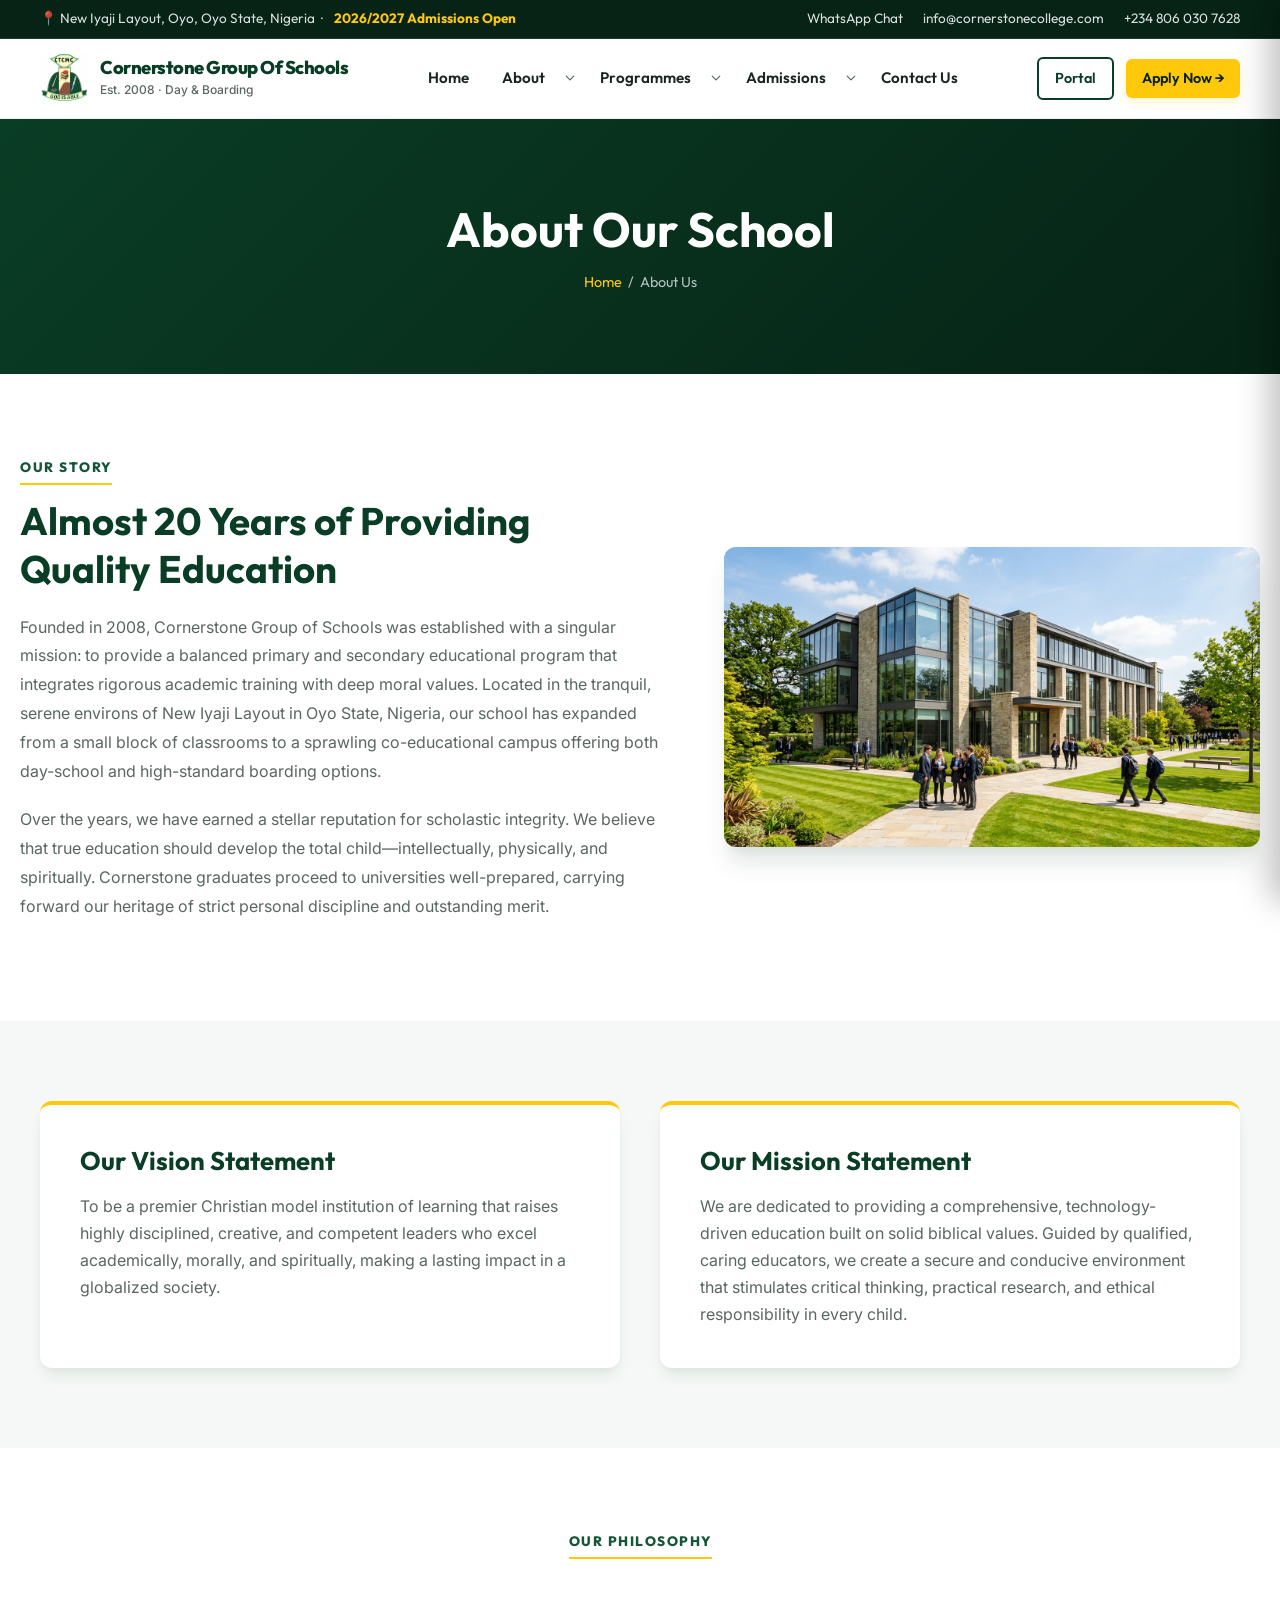
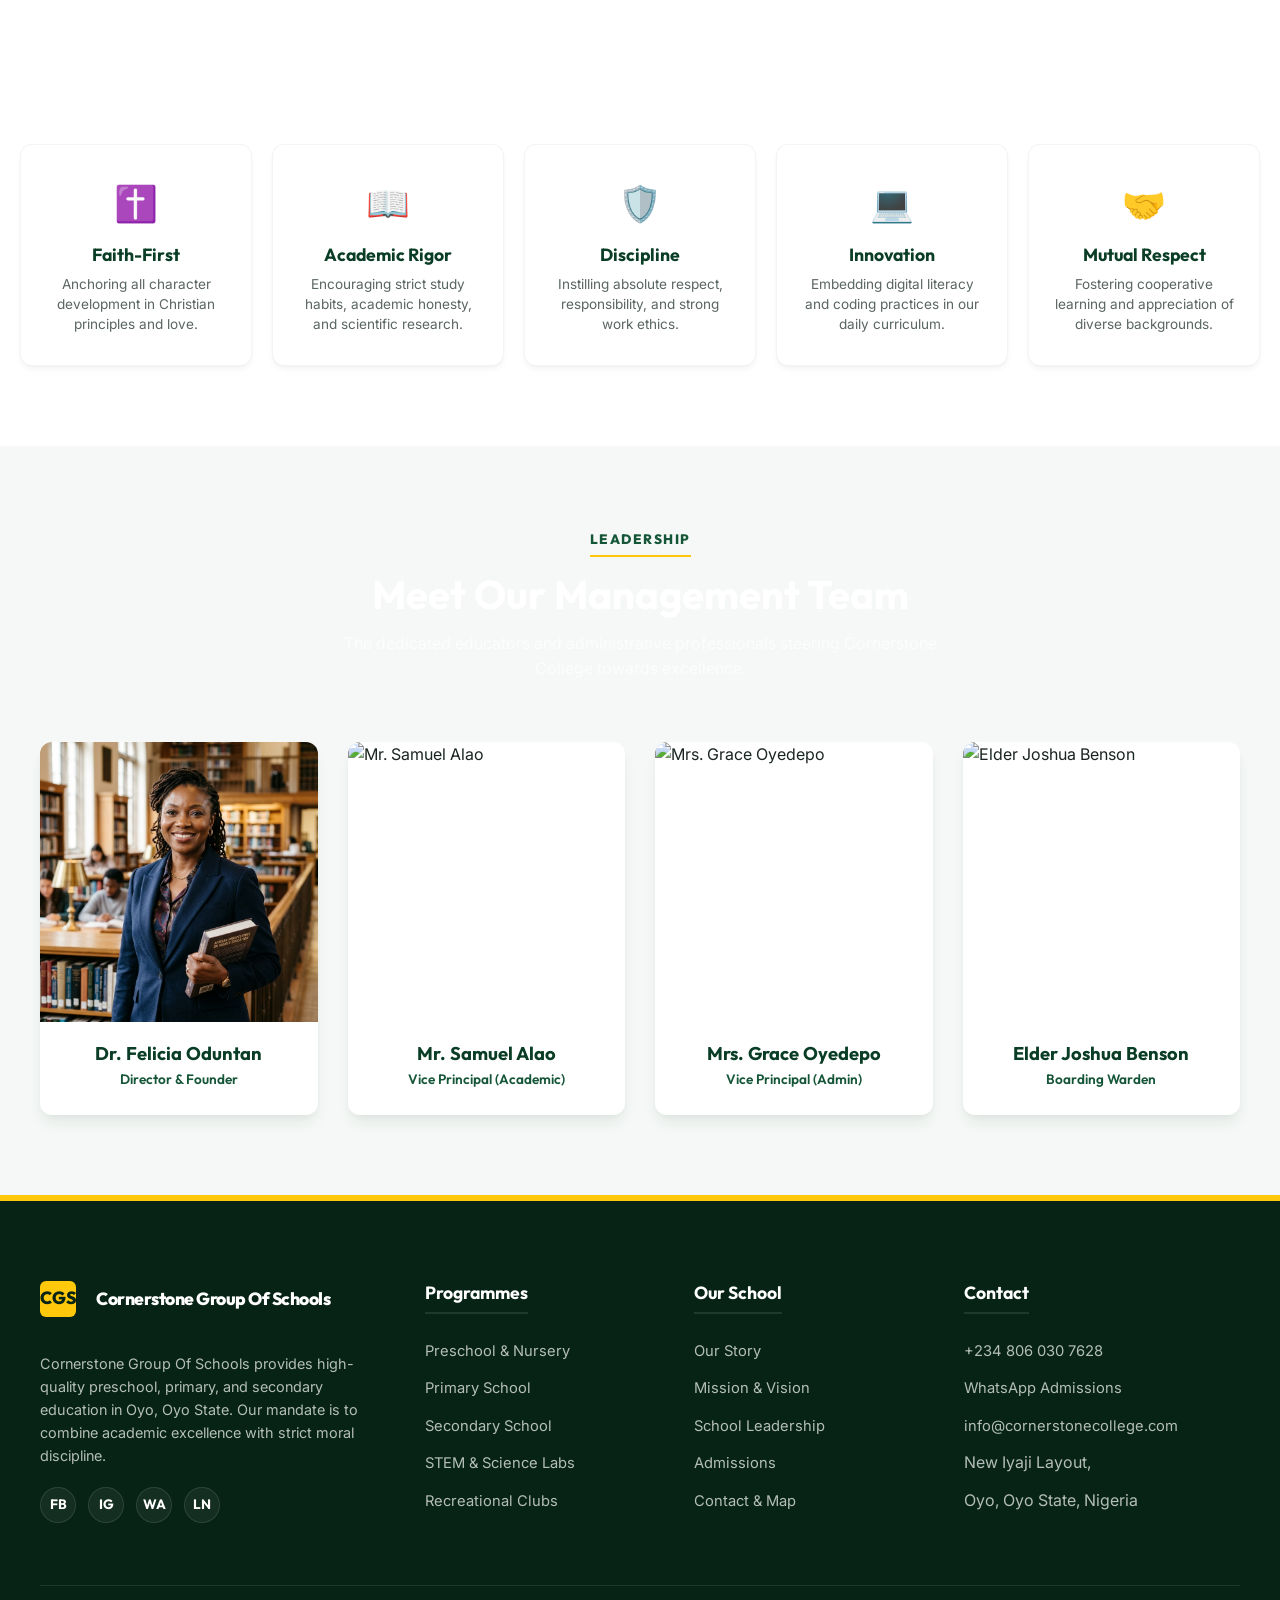
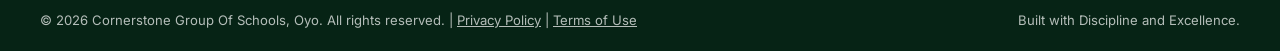
==== commit c6b1cdb3: "Replace logo image format from JPG to WEBP" ====
--- a/about.html
+++ b/about.html
@@ -185,7 +185,7 @@
   <nav id="navbar">
     <div class="container nav-inner">
       <a href="index.html" class="nav-logo" id="navLogo">
-        <img src="assets/img/logo.jpg" alt="Christ the Cornerstone Model College crest">
+        <img src="assets/img/logo.webp" loading="lazy" alt="Christ the Cornerstone Model College" >
         <span class="brand-text">
           <strong>Cornerstone Group Of Schools</strong>
           <small>Est. 2008 · Day &amp; Boarding</small>
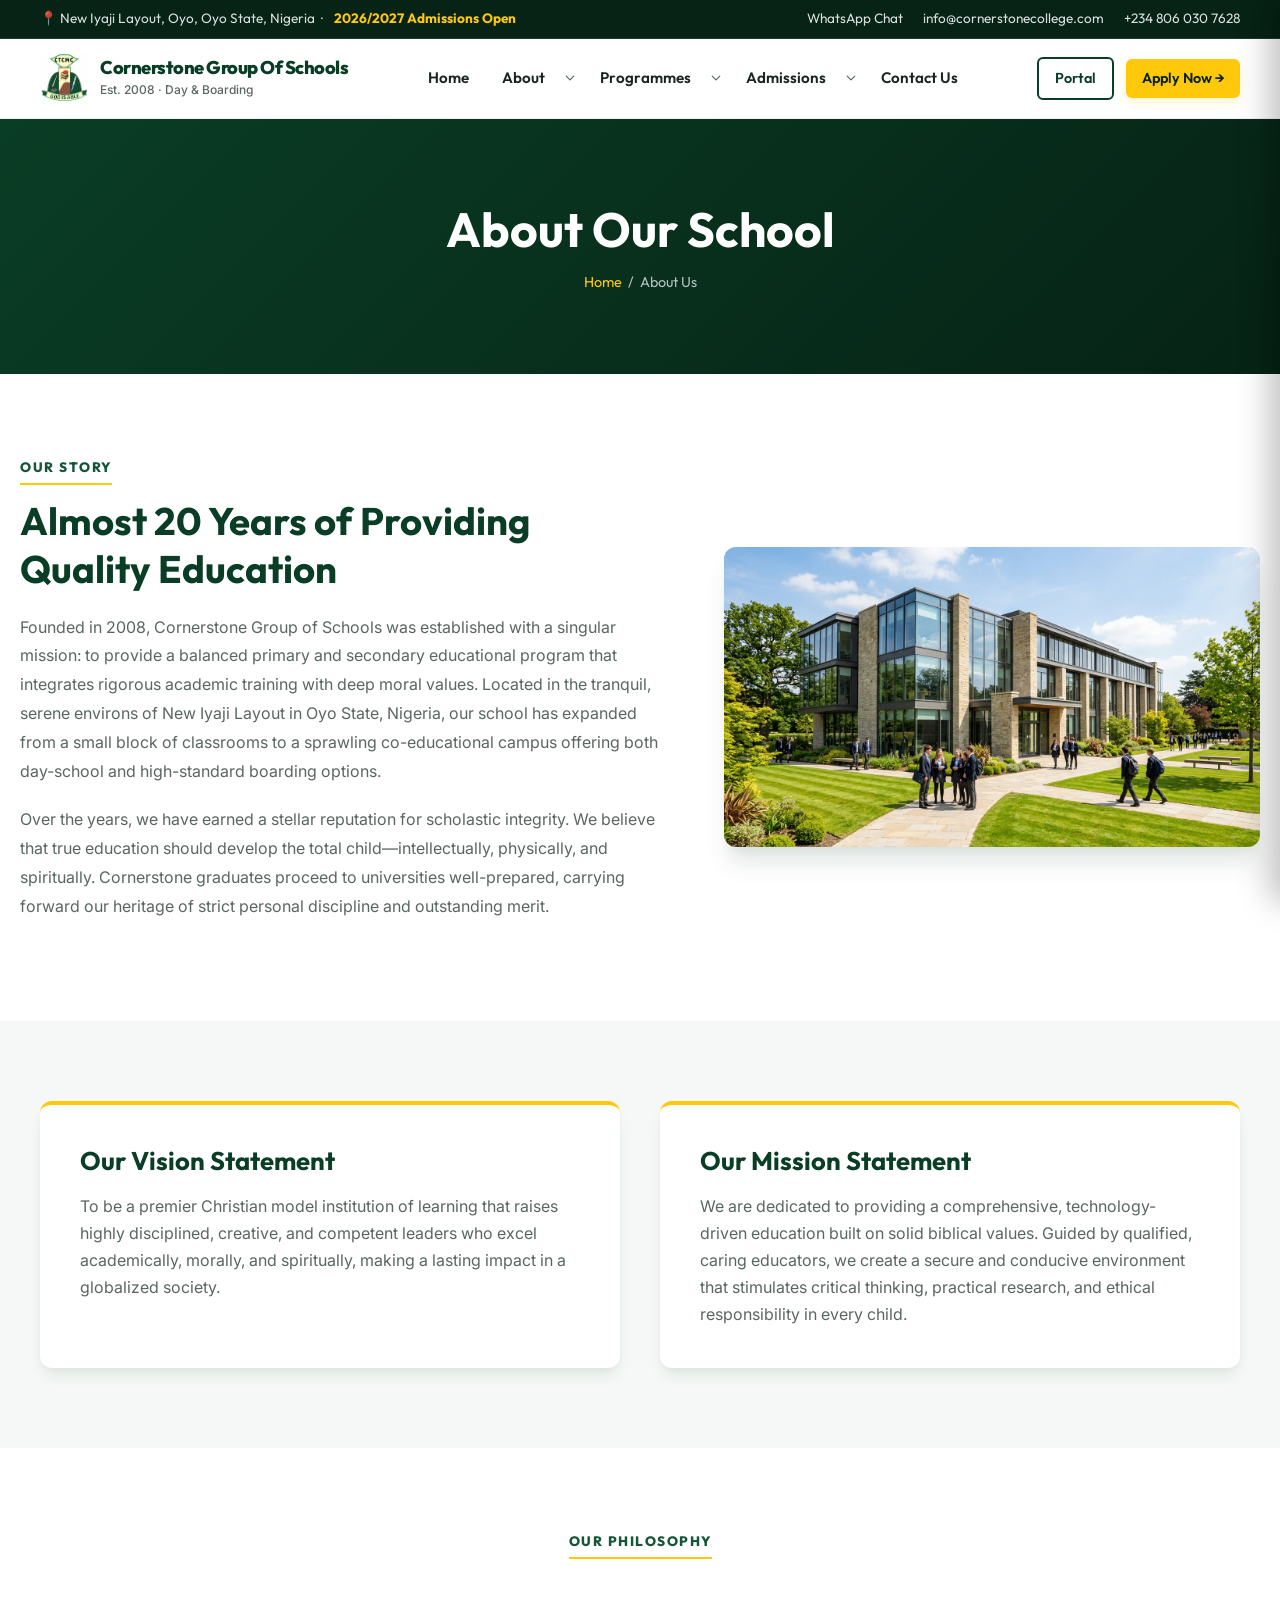
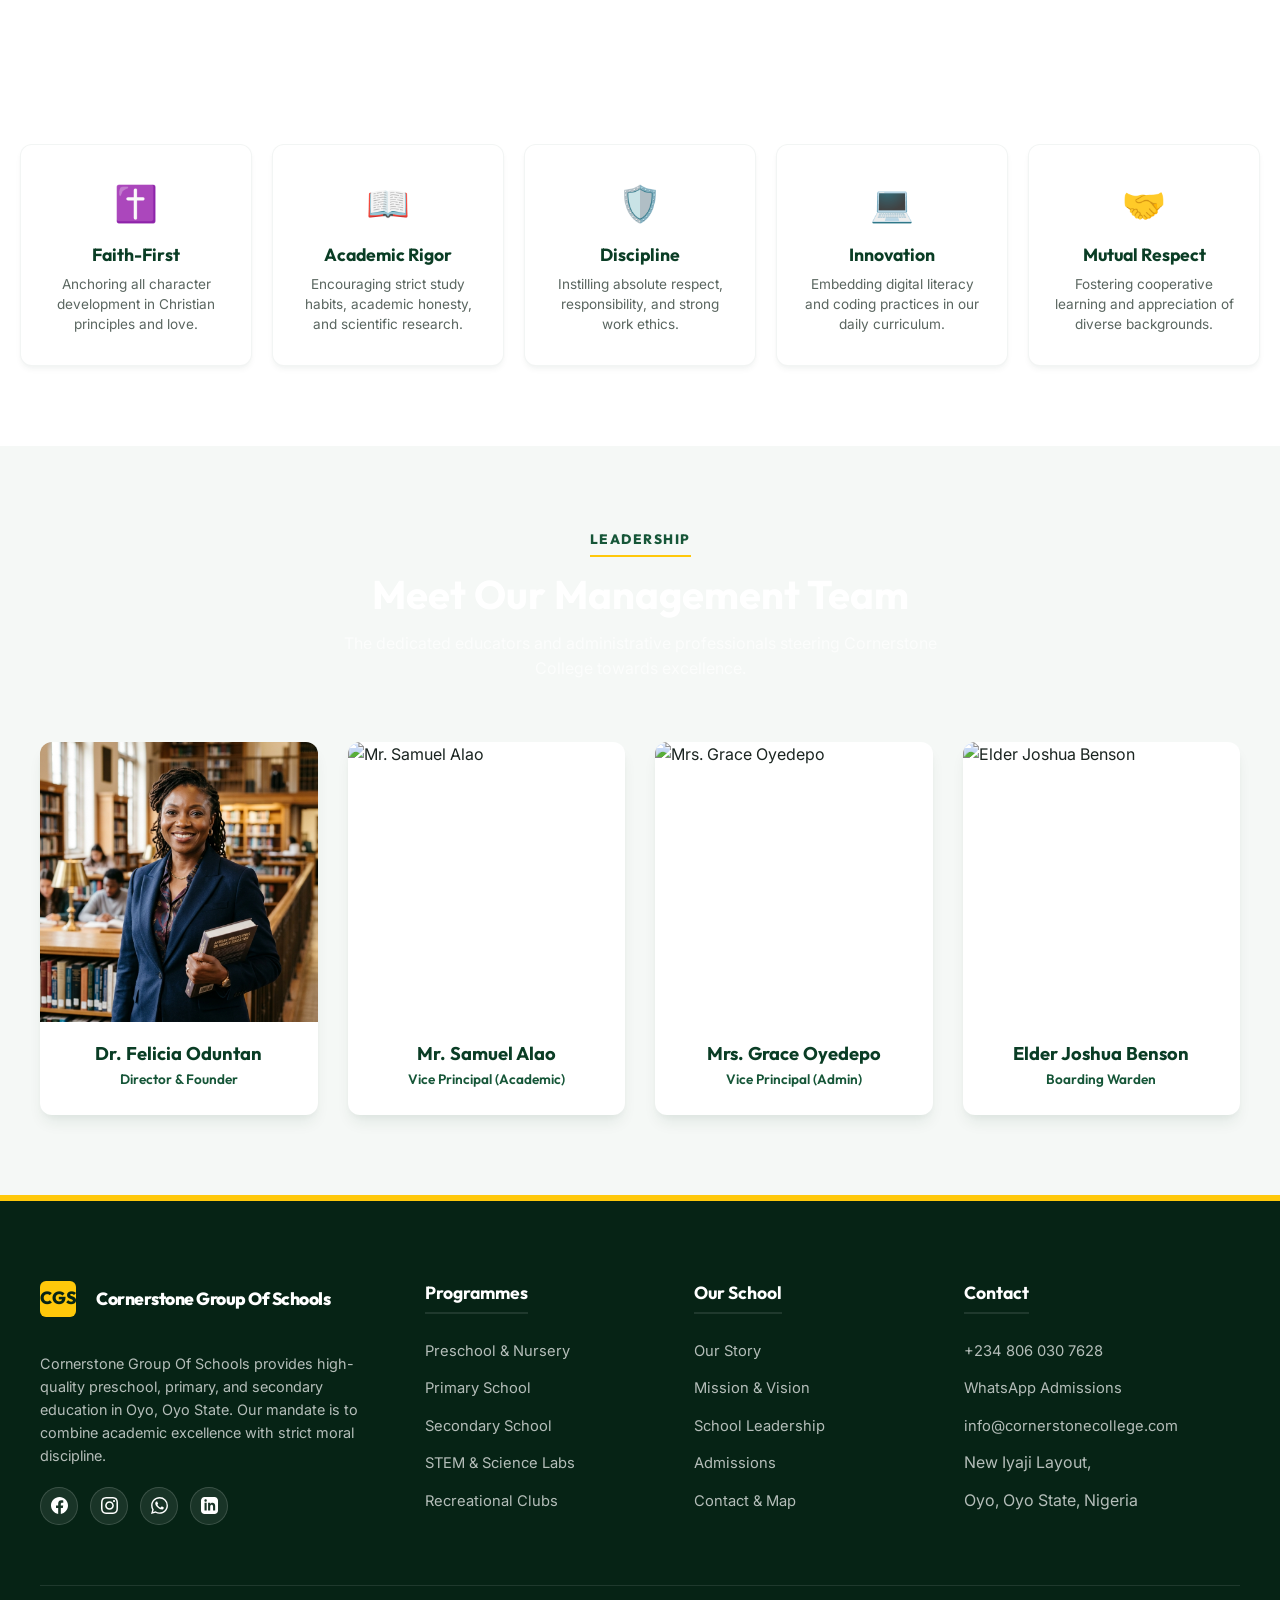
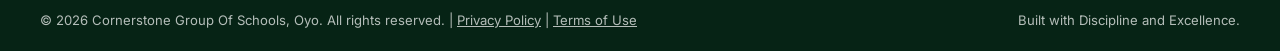
==== commit 24d0a5c6: "Replace social media text abbreviations with official SVG brand logos across all pages" ====
--- a/about.html
+++ b/about.html
@@ -510,10 +510,26 @@
           </a>
           <p class="footer-brand-text">Cornerstone Group Of Schools provides high-quality preschool, primary, and secondary education in Oyo, Oyo State. Our mandate is to combine academic excellence with strict moral discipline.</p>
           <div class="social-links">
-            <a href="#" class="social-link" aria-label="Facebook">FB</a>
-            <a href="#" class="social-link" aria-label="Instagram">IG</a>
-            <a href="#" class="social-link" aria-label="WhatsApp">WA</a>
-            <a href="#" class="social-link" aria-label="LinkedIn">LN</a>
+            <a href="https://facebook.com" target="_blank" rel="noopener noreferrer" class="social-link" aria-label="Facebook">
+              <svg width="18" height="18" viewBox="0 0 24 24" fill="currentColor" aria-hidden="true">
+                <path d="M24 12.073c0-6.627-5.373-12-12-12s-12 5.373-12 12c0 5.99 4.388 10.954 10.125 11.854v-8.385H7.078v-3.47h3.047V9.43c0-3.007 1.792-4.669 4.533-4.669 1.312 0 2.686.235 2.686.235v2.953H15.83c-1.491 0-1.956.925-1.956 1.874v2.25h3.328l-.532 3.47h-2.796v8.385C19.612 23.027 24 18.062 24 12.073z"/>
+              </svg>
+            </a>
+            <a href="https://instagram.com" target="_blank" rel="noopener noreferrer" class="social-link" aria-label="Instagram">
+              <svg width="18" height="18" viewBox="0 0 24 24" fill="currentColor" aria-hidden="true">
+                <path d="M12 2.163c3.204 0 3.584.012 4.85.07 3.252.148 4.771 1.691 4.919 4.919.058 1.265.069 1.645.069 4.849 0 3.205-.012 3.584-.069 4.849-.149 3.225-1.664 4.771-4.919 4.919-1.266.058-1.644.07-4.85.07-3.204 0-3.584-.012-4.849-.07-3.26-.149-4.771-1.699-4.919-4.92-.058-1.265-.07-1.644-.07-4.849 0-3.204.013-3.583.07-4.849.149-3.227 1.664-4.771 4.919-4.919 1.266-.057 1.645-.069 4.849-.069zm0-2.163c-3.259 0-3.667.014-4.947.072-4.358.2-6.78 2.618-6.98 6.98-.059 1.281-.073 1.689-.073 4.948 0 3.259.014 3.668.072 4.948.2 4.358 2.618 6.78 6.98 6.98 1.281.058 1.689.072 4.948.072 3.259 0 3.668-.014 4.948-.072 4.354-.2 6.782-2.618 6.979-6.98.059-1.28.073-1.689.073-4.948 0-3.259-.014-3.667-.072-4.947-.196-4.354-2.617-6.78-6.979-6.98-1.281-.059-1.69-.073-4.949-.073zm0 5.838c-3.403 0-6.162 2.759-6.162 6.162s2.759 6.163 6.162 6.163 6.162-2.759 6.162-6.163c0-3.403-2.759-6.162-6.162-6.162zm0 10.162c-2.209 0-4-1.79-4-4 0-2.209 1.791-4 4-4s4 1.791 4 4c0 2.21-1.791 4-4 4zm6.406-11.845c-.796 0-1.441.645-1.441 1.44s.645 1.44 1.441 1.44c.795 0 1.439-.645 1.439-1.44s-.644-1.44-1.439-1.44z"/>
+              </svg>
+            </a>
+            <a href="https://wa.me/2348060307628" target="_blank" rel="noopener noreferrer" class="social-link" aria-label="WhatsApp">
+              <svg width="18" height="18" viewBox="0 0 24 24" fill="currentColor" aria-hidden="true">
+                <path d="M17.472 14.382c-.297-.149-1.758-.867-2.03-.967-.273-.099-.471-.148-.67.15-.197.297-.767.966-.94 1.164-.173.199-.347.223-.644.075-.297-.15-1.255-.463-2.39-1.475-.883-.788-1.48-1.761-1.653-2.059-.173-.297-.018-.458.13-.606.134-.133.298-.347.446-.52.149-.174.198-.298.298-.497.099-.198.05-.371-.025-.52-.075-.149-.669-1.612-.916-2.207-.242-.579-.487-.5-.669-.51-.173-.008-.371-.01-.57-.01-.198 0-.52.074-.792.372-.272.297-1.04 1.016-1.04 2.479 0 1.462 1.065 2.875 1.213 3.074.149.198 2.096 3.2 5.077 4.487.709.306 1.262.489 1.694.625.712.227 1.36.195 1.871.118.571-.085 1.758-.719 2.006-1.413.248-.694.248-1.289.173-1.413-.074-.124-.272-.198-.57-.347m-5.421 7.403h-.004a9.87 9.87 0 01-5.031-1.378l-.361-.214-3.741.982.998-3.648-.235-.374a9.86 9.86 0 01-1.51-5.26c.001-5.45 4.436-9.884 9.888-9.884 2.64 0 5.122 1.03 6.988 2.898a9.825 9.825 0 012.893 6.994c-.003 5.45-4.437 9.884-9.885 9.884m8.413-18.297A11.815 11.815 0 0012.05 0C5.495 0 .16 5.335.157 11.892c0 2.096.547 4.142 1.588 5.945L.057 24l6.305-1.654a11.882 11.882 0 005.683 1.448h.005c6.554 0 11.89-5.335 11.893-11.893a11.821 11.821 0 00-3.48-8.413z"/>
+              </svg>
+            </a>
+            <a href="https://linkedin.com" target="_blank" rel="noopener noreferrer" class="social-link" aria-label="LinkedIn">
+              <svg width="18" height="18" viewBox="0 0 24 24" fill="currentColor" aria-hidden="true">
+                <path d="M19 0h-14c-2.761 0-5 2.239-5 5v14c0 2.761 2.239 5 5 5h14c2.762 0 5-2.239 5-5v-14c0-2.761-2.238-5-5-5zm-11 19h-3v-11h3v11zm-1.5-12.268c-.966 0-1.75-.79-1.75-1.764s.784-1.764 1.75-1.764 1.75.79 1.75 1.764-.783 1.764-1.75 1.764zm13.5 12.268h-3v-5.604c0-3.368-4-3.113-4 0v5.604h-3v-11h3v1.765c1.396-2.586 7-2.777 7 2.476v6.759z"/>
+              </svg>
+            </a>
           </div>
         </div>
 
--- a/assets/css/style.css
+++ b/assets/css/style.css
@@ -1524,18 +1524,23 @@
 }
 
 .social-link {
-  background-color: rgba(255, 255, 255, 0.06);
+  background-color: rgba(255, 255, 255, 0.08);
   color: var(--white);
-  width: 36px;
-  height: 36px;
+  width: 38px;
+  height: 38px;
   border-radius: 50%;
   display: flex;
   align-items: center;
   justify-content: center;
-  font-size: 0.85rem;
-  font-family: var(--font-head);
-  font-weight: 700;
-  border: 1px solid rgba(255, 255, 255, 0.1);
+  border: 1px solid rgba(255, 255, 255, 0.15);
+  transition: all var(--transition-fast);
+}
+
+.social-link svg {
+  width: 17px;
+  height: 17px;
+  fill: currentColor;
+  transition: transform var(--transition-fast);
 }
 
 .social-link:hover {
@@ -1543,6 +1548,11 @@
   color: var(--primary-dark);
   border-color: var(--secondary);
   transform: translateY(-3px);
+  box-shadow: 0 6px 14px rgba(255, 200, 10, 0.3);
+}
+
+.social-link:hover svg {
+  transform: scale(1.12);
 }
 
 .footer-col h5 {
@@ -1697,3 +1707,399 @@
     grid-template-columns: 1fr;
   }
 }
+
+/* ==========================================================================
+   CONVERSATIONAL CONTACT WIZARD (Inspired by yuyu.ng)
+   ========================================================================== */
+.convo-card {
+  background: var(--white);
+  border-radius: var(--radius-lg);
+  padding: 40px;
+  box-shadow: 0 18px 45px rgba(10, 61, 37, 0.08), 0 4px 12px rgba(10, 61, 37, 0.03);
+  border: 1.5px solid rgba(10, 61, 37, 0.09);
+  position: relative;
+  overflow: hidden;
+}
+
+.convo-progress-container {
+  margin-bottom: 28px;
+}
+
+.convo-progress-meta {
+  display: flex;
+  justify-content: space-between;
+  align-items: center;
+  margin-bottom: 10px;
+  font-size: 0.85rem;
+  font-family: var(--font-head);
+  font-weight: 600;
+  color: var(--muted);
+}
+
+.convo-progress-step {
+  color: var(--primary);
+  font-weight: 700;
+}
+
+.convo-progress-track {
+  height: 6px;
+  background: rgba(10, 61, 37, 0.08);
+  border-radius: 100px;
+  overflow: hidden;
+}
+
+.convo-progress-bar {
+  height: 100%;
+  width: 14%;
+  background: linear-gradient(90deg, var(--primary) 0%, var(--secondary) 100%);
+  border-radius: 100px;
+  transition: width 0.4s cubic-bezier(0.4, 0, 0.2, 1);
+}
+
+/* Question Steps */
+.convo-q {
+  display: none;
+}
+
+.convo-q.active {
+  display: block;
+  animation: convoSlideFade 0.35s cubic-bezier(0.16, 1, 0.3, 1) forwards;
+}
+
+@keyframes convoSlideFade {
+  from {
+    opacity: 0;
+    transform: translateY(14px);
+  }
+  to {
+    opacity: 1;
+    transform: translateY(0);
+  }
+}
+
+.convo-badge {
+  display: inline-flex;
+  align-items: center;
+  gap: 6px;
+  padding: 5px 14px;
+  background: rgba(10, 61, 37, 0.06);
+  color: var(--primary);
+  border-radius: 50px;
+  font-size: 0.85rem;
+  font-weight: 600;
+  font-family: var(--font-head);
+  margin-bottom: 12px;
+}
+
+.convo-title {
+  font-size: clamp(1.4rem, 2.5vw, 1.85rem);
+  font-weight: 700;
+  color: var(--primary-dark);
+  line-height: 1.28;
+  margin-bottom: 8px;
+}
+
+.convo-hint {
+  font-size: 0.95rem;
+  color: var(--muted);
+  margin-bottom: 22px;
+  line-height: 1.5;
+}
+
+/* Inputs */
+.convo-input {
+  width: 100%;
+  padding: 15px 18px;
+  font-size: 1.05rem;
+  color: var(--ink);
+  background: var(--light-bg);
+  border: 2px solid rgba(10, 61, 37, 0.12);
+  border-radius: var(--radius-md);
+  outline: none;
+  transition: all var(--transition-fast);
+  font-family: inherit;
+  box-sizing: border-box;
+}
+
+.convo-input:focus {
+  background: var(--white);
+  border-color: var(--primary);
+  box-shadow: 0 0 0 4px rgba(10, 61, 37, 0.1);
+}
+
+.convo-input.convo-invalid {
+  border-color: #dc2626 !important;
+  background-color: #fff5f5 !important;
+  animation: convoShake 0.3s ease;
+}
+
+@keyframes convoShake {
+  0%, 100% { transform: translateX(0); }
+  25% { transform: translateX(-6px); }
+  75% { transform: translateX(6px); }
+}
+
+.convo-input-grid {
+  display: grid;
+  grid-template-columns: 1fr 1fr;
+  gap: 16px;
+}
+
+.convo-input-group {
+  display: flex;
+  flex-direction: column;
+  gap: 6px;
+}
+
+.convo-input-label {
+  font-family: var(--font-head);
+  font-size: 0.88rem;
+  font-weight: 600;
+  color: var(--primary);
+}
+
+.convo-textarea {
+  min-height: 120px;
+  resize: vertical;
+}
+
+/* Option Pills */
+.convo-options {
+  display: flex;
+  flex-wrap: wrap;
+  gap: 10px;
+  margin-top: 10px;
+}
+
+.convo-pill {
+  padding: 11px 18px;
+  border-radius: 50px;
+  border: 1.5px solid rgba(10, 61, 37, 0.16);
+  background: var(--white);
+  color: var(--ink);
+  font-family: var(--font-head);
+  font-size: 0.92rem;
+  font-weight: 600;
+  cursor: pointer;
+  transition: all 0.2s ease;
+  display: inline-flex;
+  align-items: center;
+  gap: 8px;
+  user-select: none;
+}
+
+.convo-pill:hover {
+  border-color: var(--primary);
+  background: rgba(10, 61, 37, 0.04);
+  transform: translateY(-2px);
+  color: var(--primary);
+}
+
+.convo-pill.selected {
+  background: var(--primary);
+  color: var(--white);
+  border-color: var(--primary);
+  box-shadow: 0 4px 12px rgba(10, 61, 37, 0.25);
+}
+
+.convo-options.convo-invalid .convo-pill {
+  border-color: #dc2626;
+  color: #dc2626;
+}
+
+/* Navigation buttons (Back / Continue) */
+.convo-nav {
+  display: flex;
+  justify-content: space-between;
+  align-items: center;
+  margin-top: 32px;
+  padding-top: 20px;
+  border-top: 1px solid rgba(10, 61, 37, 0.08);
+}
+
+.convo-nav-btn {
+  display: inline-flex;
+  align-items: center;
+  gap: 8px;
+  padding: 12px 24px;
+  border-radius: 50px;
+  font-family: var(--font-head);
+  font-size: 0.95rem;
+  font-weight: 600;
+  cursor: pointer;
+  transition: all 0.2s ease;
+  border: none;
+}
+
+.convo-btn-back {
+  background: transparent;
+  color: var(--muted);
+  border: 1.5px solid rgba(10, 61, 37, 0.18);
+}
+
+.convo-btn-back:hover {
+  background: var(--light-bg);
+  color: var(--ink);
+  border-color: rgba(10, 61, 37, 0.35);
+}
+
+.convo-btn-next {
+  background: var(--primary);
+  color: var(--white);
+  margin-left: auto;
+  box-shadow: 0 4px 14px rgba(10, 61, 37, 0.2);
+}
+
+.convo-btn-next:hover {
+  background: var(--primary-light);
+  transform: translateY(-2px);
+  box-shadow: 0 6px 18px rgba(10, 61, 37, 0.3);
+}
+
+/* Dispatch / Send Options Step (yuyu.ng style) */
+.convo-send-grid {
+  display: grid;
+  grid-template-columns: 1fr;
+  gap: 12px;
+  margin-top: 20px;
+}
+
+.convo-send-card {
+  display: flex;
+  align-items: center;
+  gap: 16px;
+  padding: 18px 20px;
+  border-radius: var(--radius-md);
+  border: 1.5px solid rgba(10, 61, 37, 0.12);
+  background: var(--white);
+  cursor: pointer;
+  transition: all 0.25s ease;
+  text-align: left;
+  width: 100%;
+}
+
+.convo-send-card:hover {
+  transform: translateY(-2px);
+  box-shadow: 0 8px 24px rgba(10, 61, 37, 0.1);
+}
+
+.convo-send-card.card-whatsapp:hover {
+  border-color: #25D366;
+  background: rgba(37, 211, 102, 0.04);
+}
+
+.convo-send-card.card-email:hover {
+  border-color: var(--primary);
+  background: rgba(10, 61, 37, 0.04);
+}
+
+.convo-send-card.card-direct:hover {
+  border-color: var(--secondary);
+  background: rgba(255, 200, 10, 0.06);
+}
+
+.convo-send-icon {
+  width: 48px;
+  height: 48px;
+  border-radius: 12px;
+  display: flex;
+  align-items: center;
+  justify-content: center;
+  flex-shrink: 0;
+  font-size: 1.5rem;
+}
+
+.card-whatsapp .convo-send-icon {
+  background: #25D366;
+  color: #fff;
+}
+
+.card-email .convo-send-icon {
+  background: var(--primary);
+  color: #fff;
+}
+
+.card-direct .convo-send-icon {
+  background: var(--secondary);
+  color: var(--primary-dark);
+}
+
+.convo-send-title {
+  font-family: var(--font-head);
+  font-size: 1.05rem;
+  font-weight: 700;
+  color: var(--primary-dark);
+  margin-bottom: 2px;
+}
+
+.convo-send-desc {
+  font-size: 0.85rem;
+  color: var(--muted);
+  line-height: 1.4;
+}
+
+.convo-send-arrow {
+  margin-left: auto;
+  font-size: 1.2rem;
+  color: var(--muted);
+  transition: transform 0.2s ease;
+  display: flex;
+  align-items: center;
+}
+
+.convo-send-card:hover .convo-send-arrow {
+  transform: translateX(4px);
+  color: var(--primary);
+}
+
+/* Success Confirmation Screen */
+.convo-success-box {
+  display: none;
+  text-align: center;
+  padding: 30px 15px;
+  animation: convoSlideFade 0.4s ease forwards;
+}
+
+.convo-success-icon {
+  width: 68px;
+  height: 68px;
+  background: rgba(10, 61, 37, 0.08);
+  color: var(--primary);
+  border-radius: 50%;
+  display: flex;
+  align-items: center;
+  justify-content: center;
+  font-size: 2rem;
+  margin: 0 auto 16px;
+}
+
+.convo-success-title {
+  font-size: 1.6rem;
+  color: var(--primary-dark);
+  margin-bottom: 8px;
+}
+
+.convo-success-text {
+  font-size: 0.95rem;
+  color: var(--muted);
+  max-width: 440px;
+  margin: 0 auto 20px;
+  line-height: 1.6;
+}
+
+@media (max-width: 640px) {
+  .convo-card {
+    padding: 24px 18px;
+  }
+  .convo-title {
+    font-size: 1.35rem;
+  }
+  .convo-input-grid {
+    grid-template-columns: 1fr;
+  }
+  .convo-pill {
+    padding: 9px 15px;
+    font-size: 0.88rem;
+  }
+}
+
